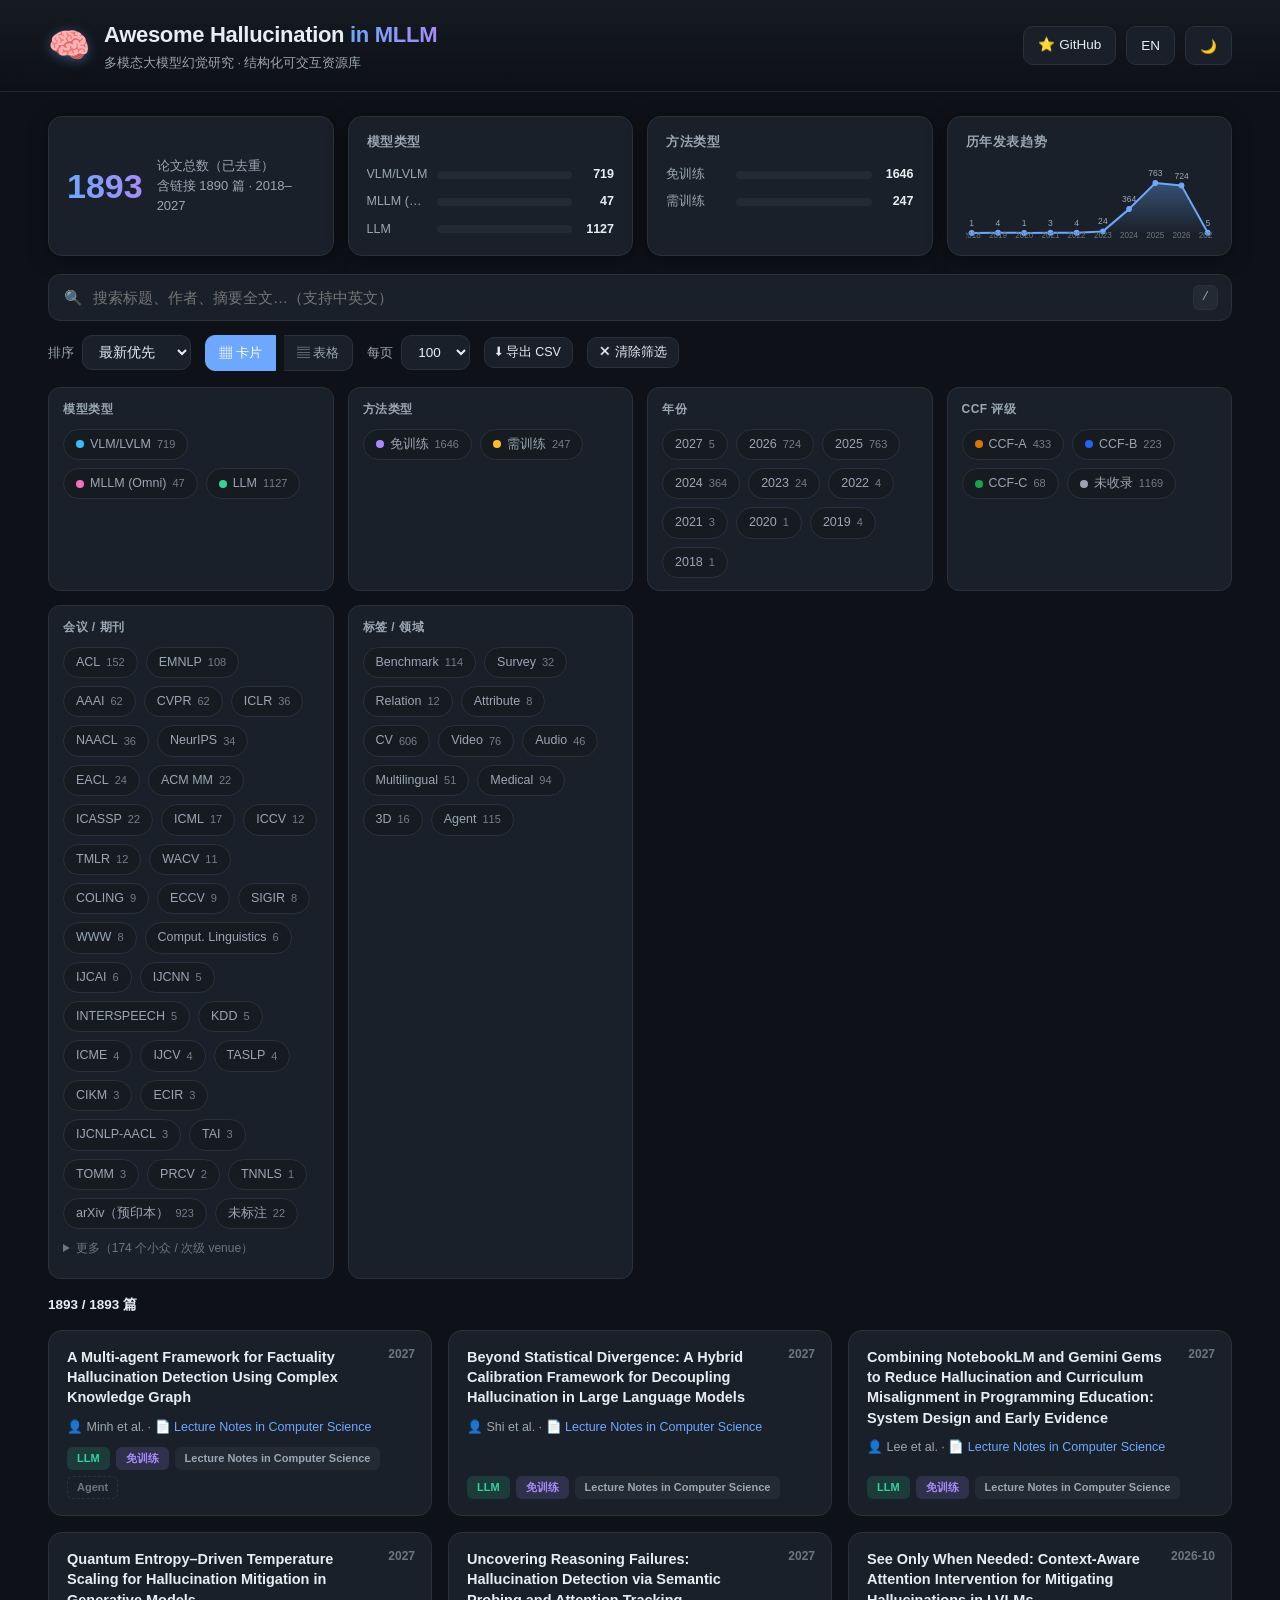
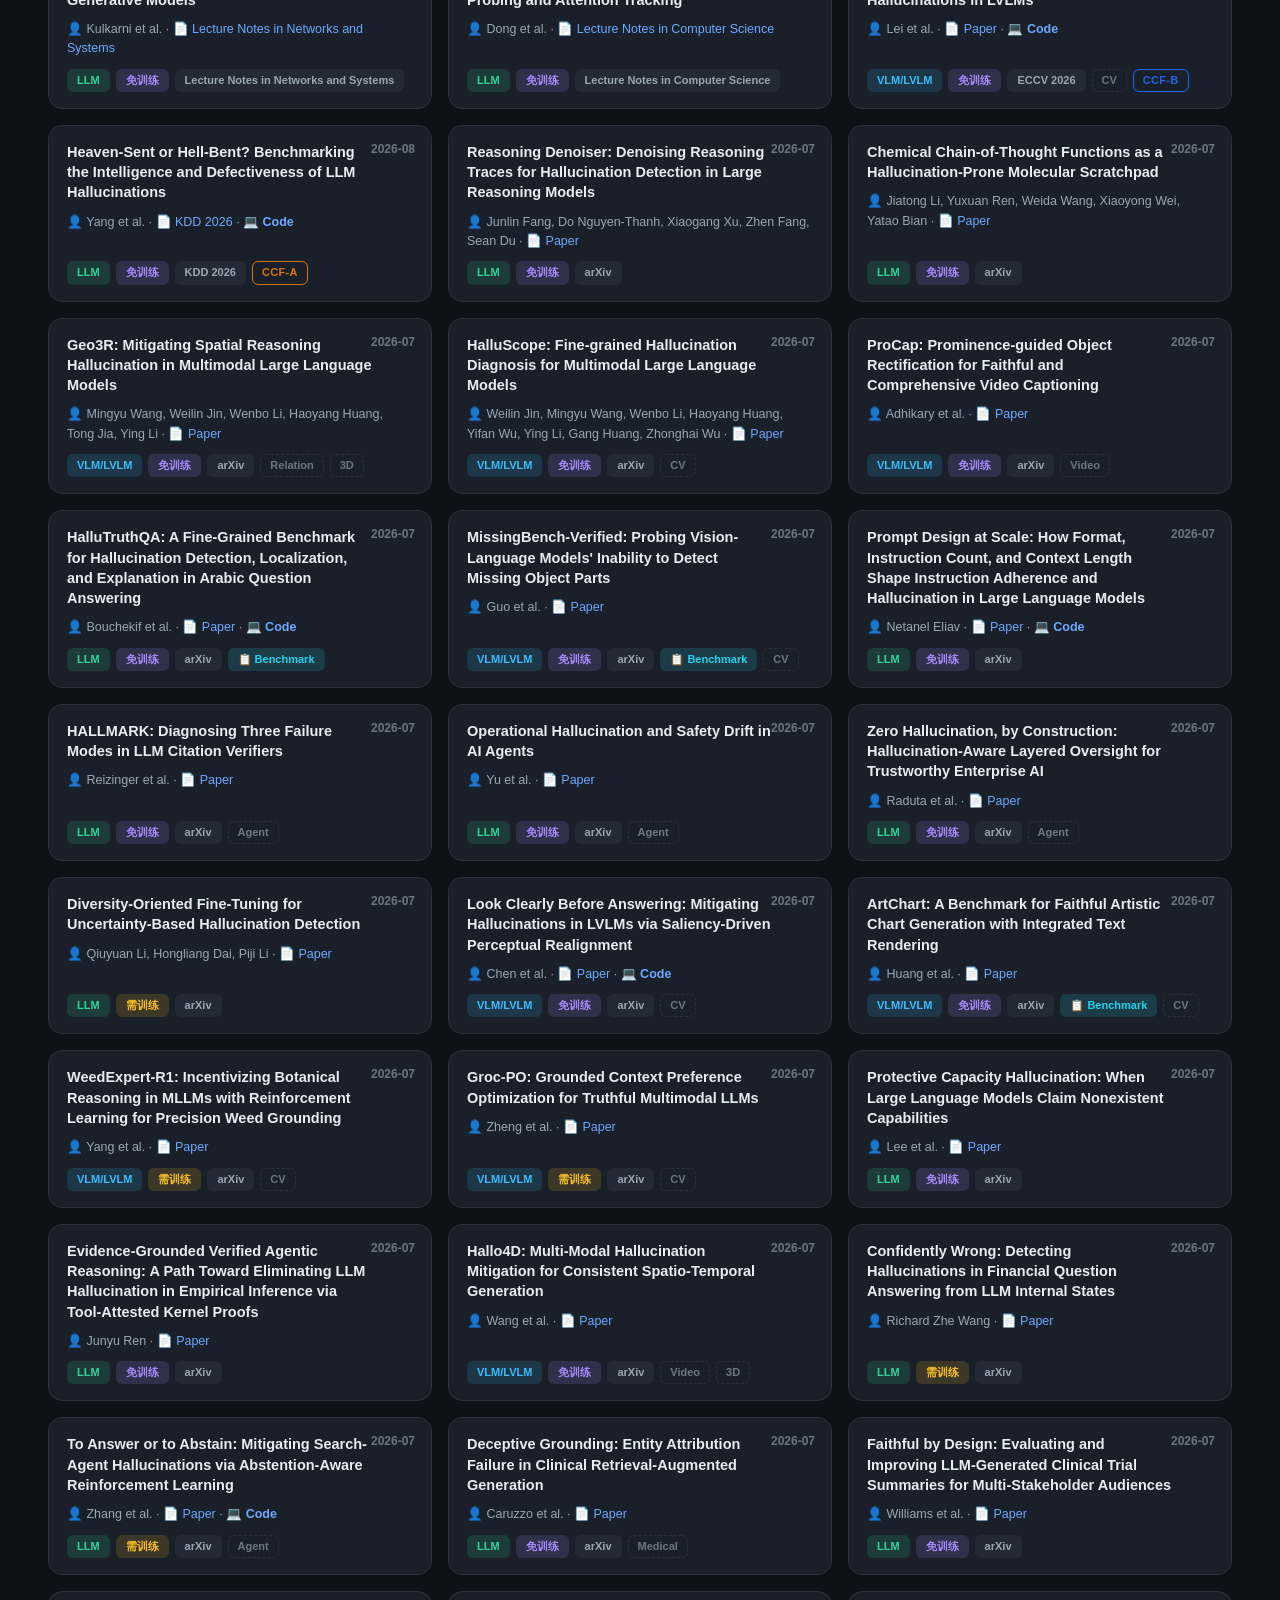
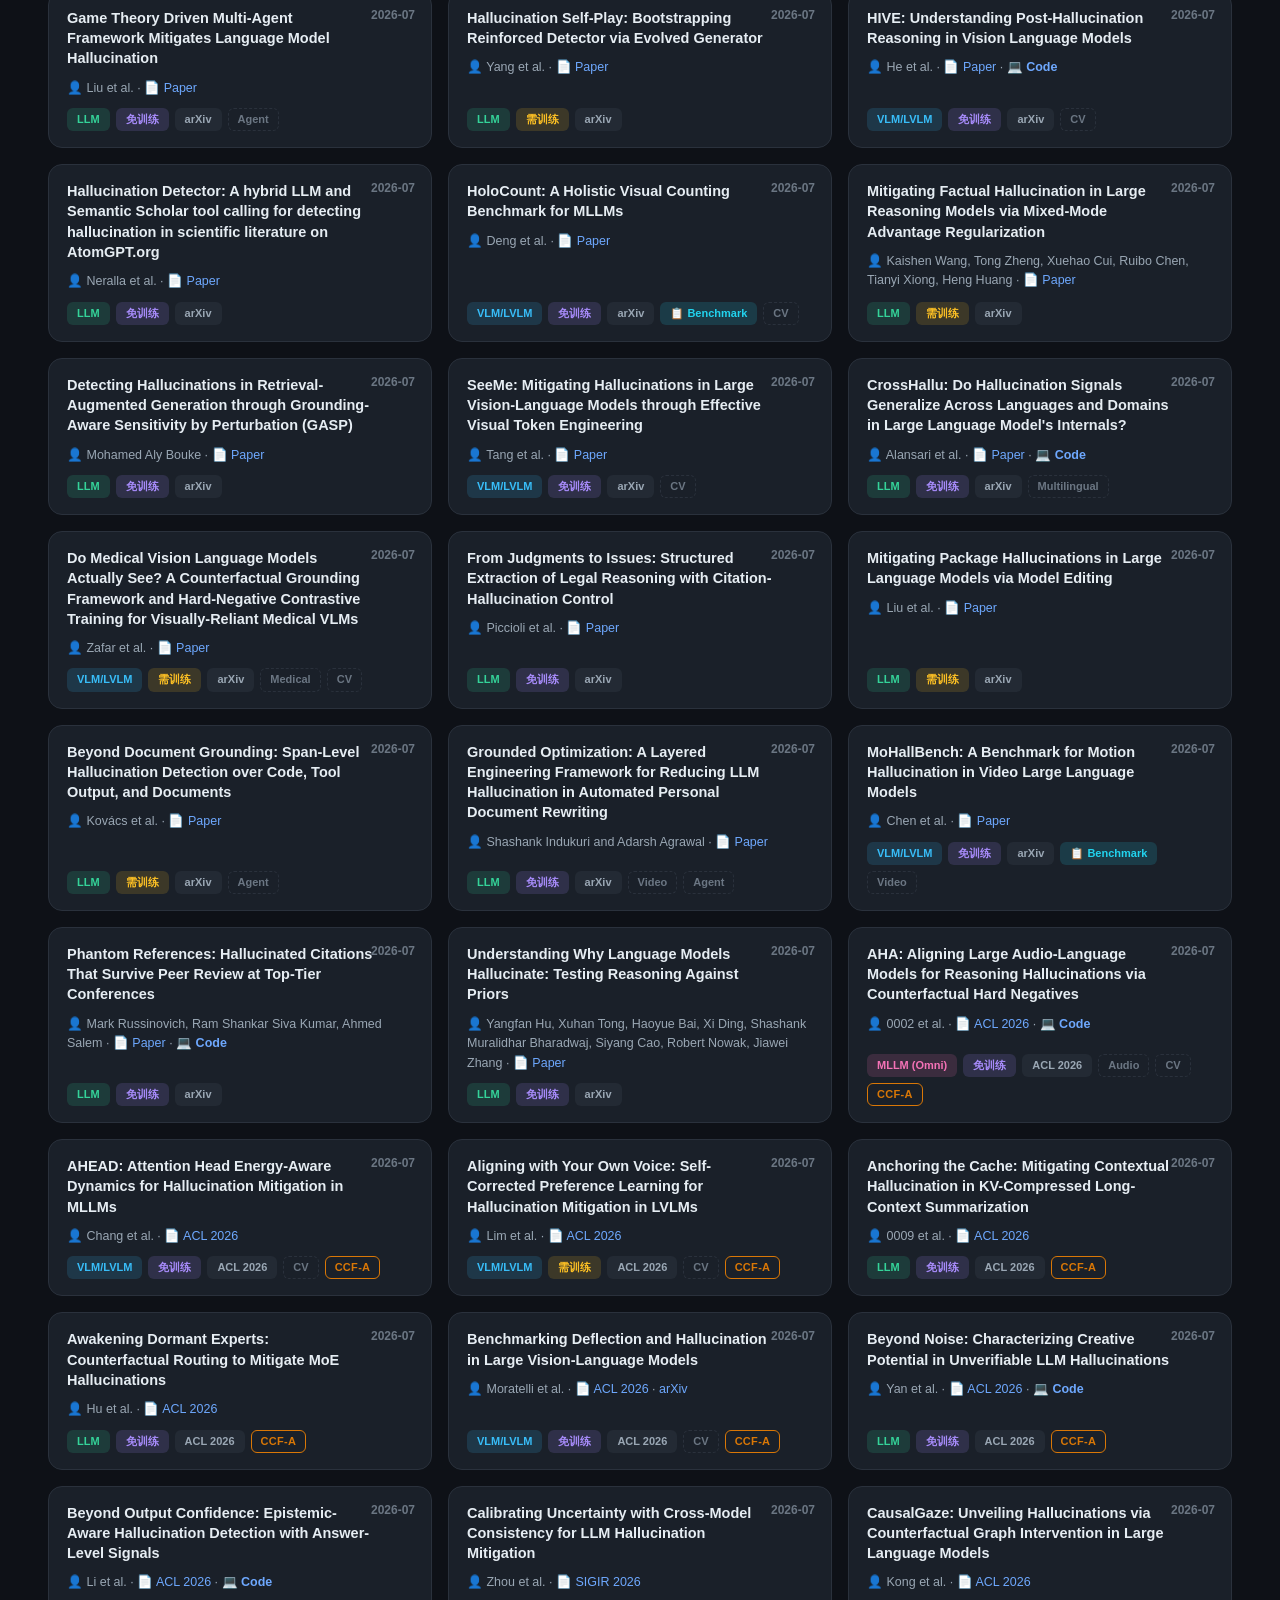
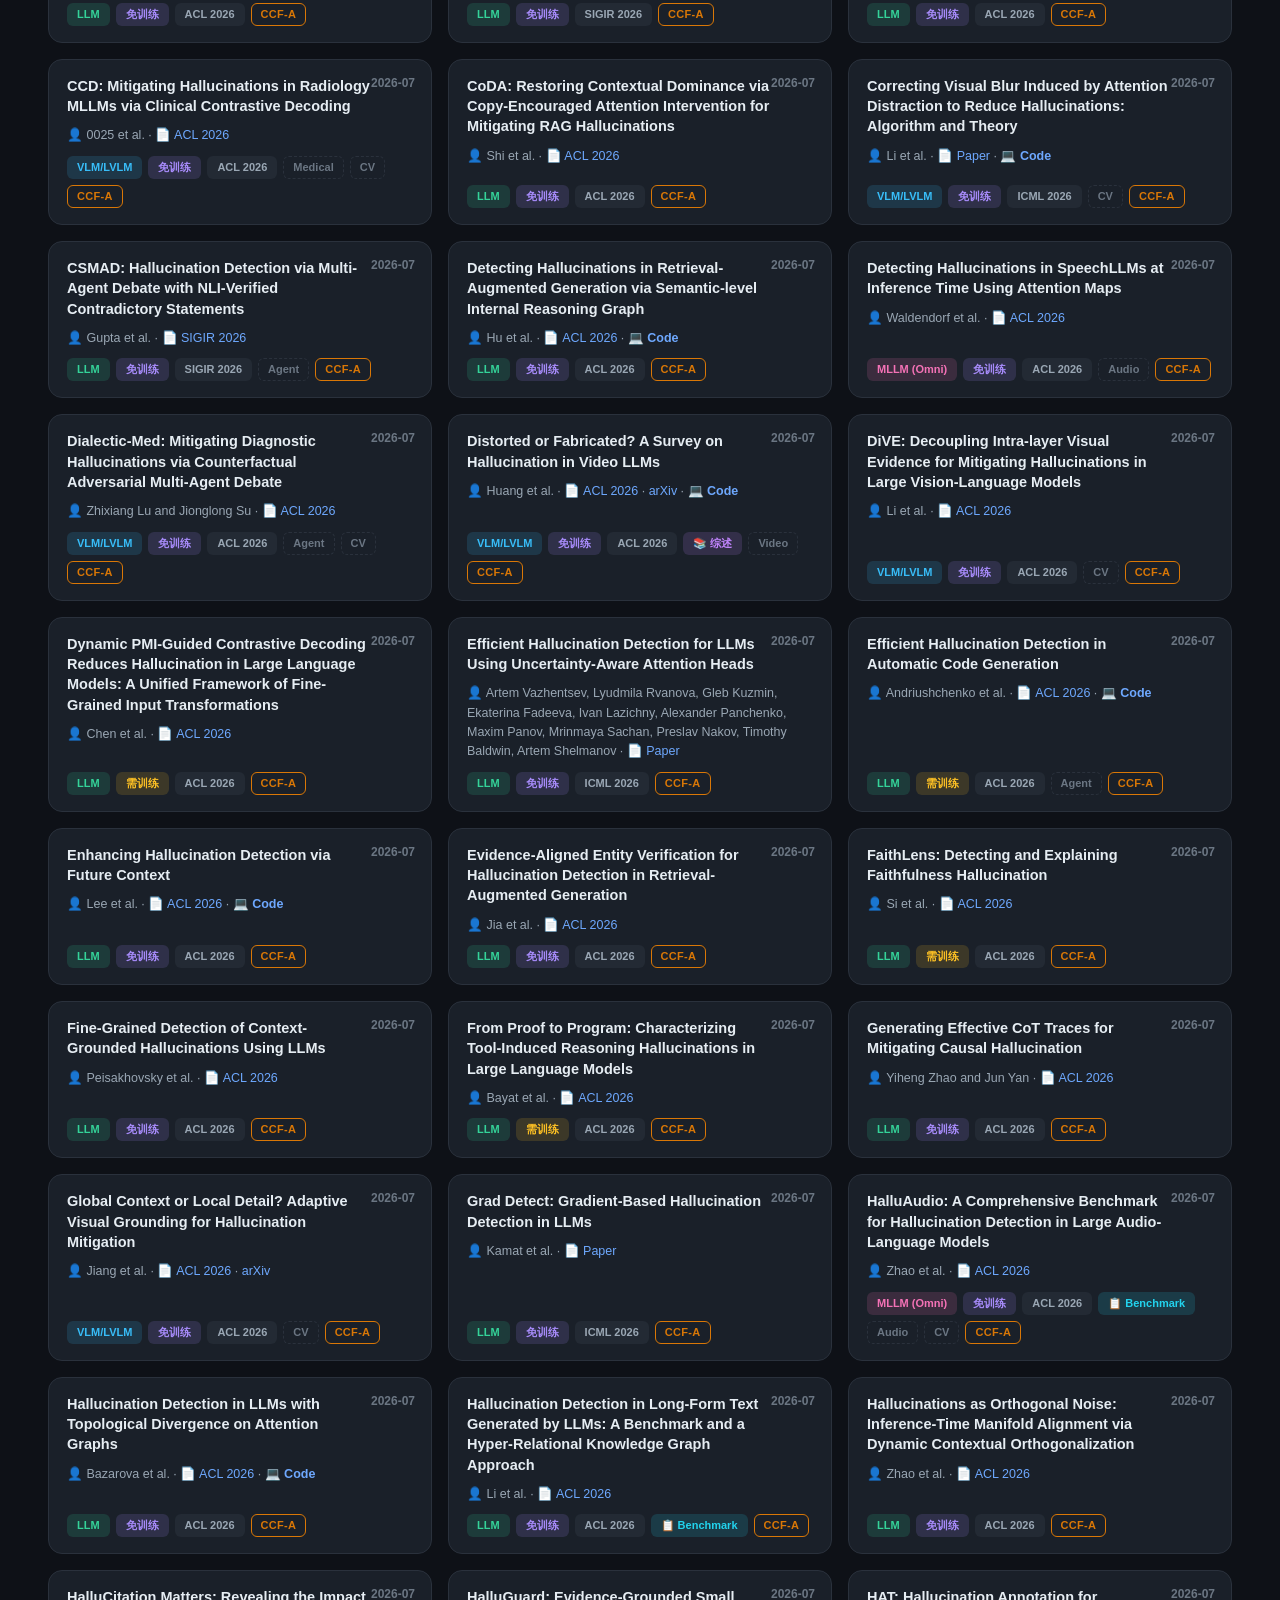
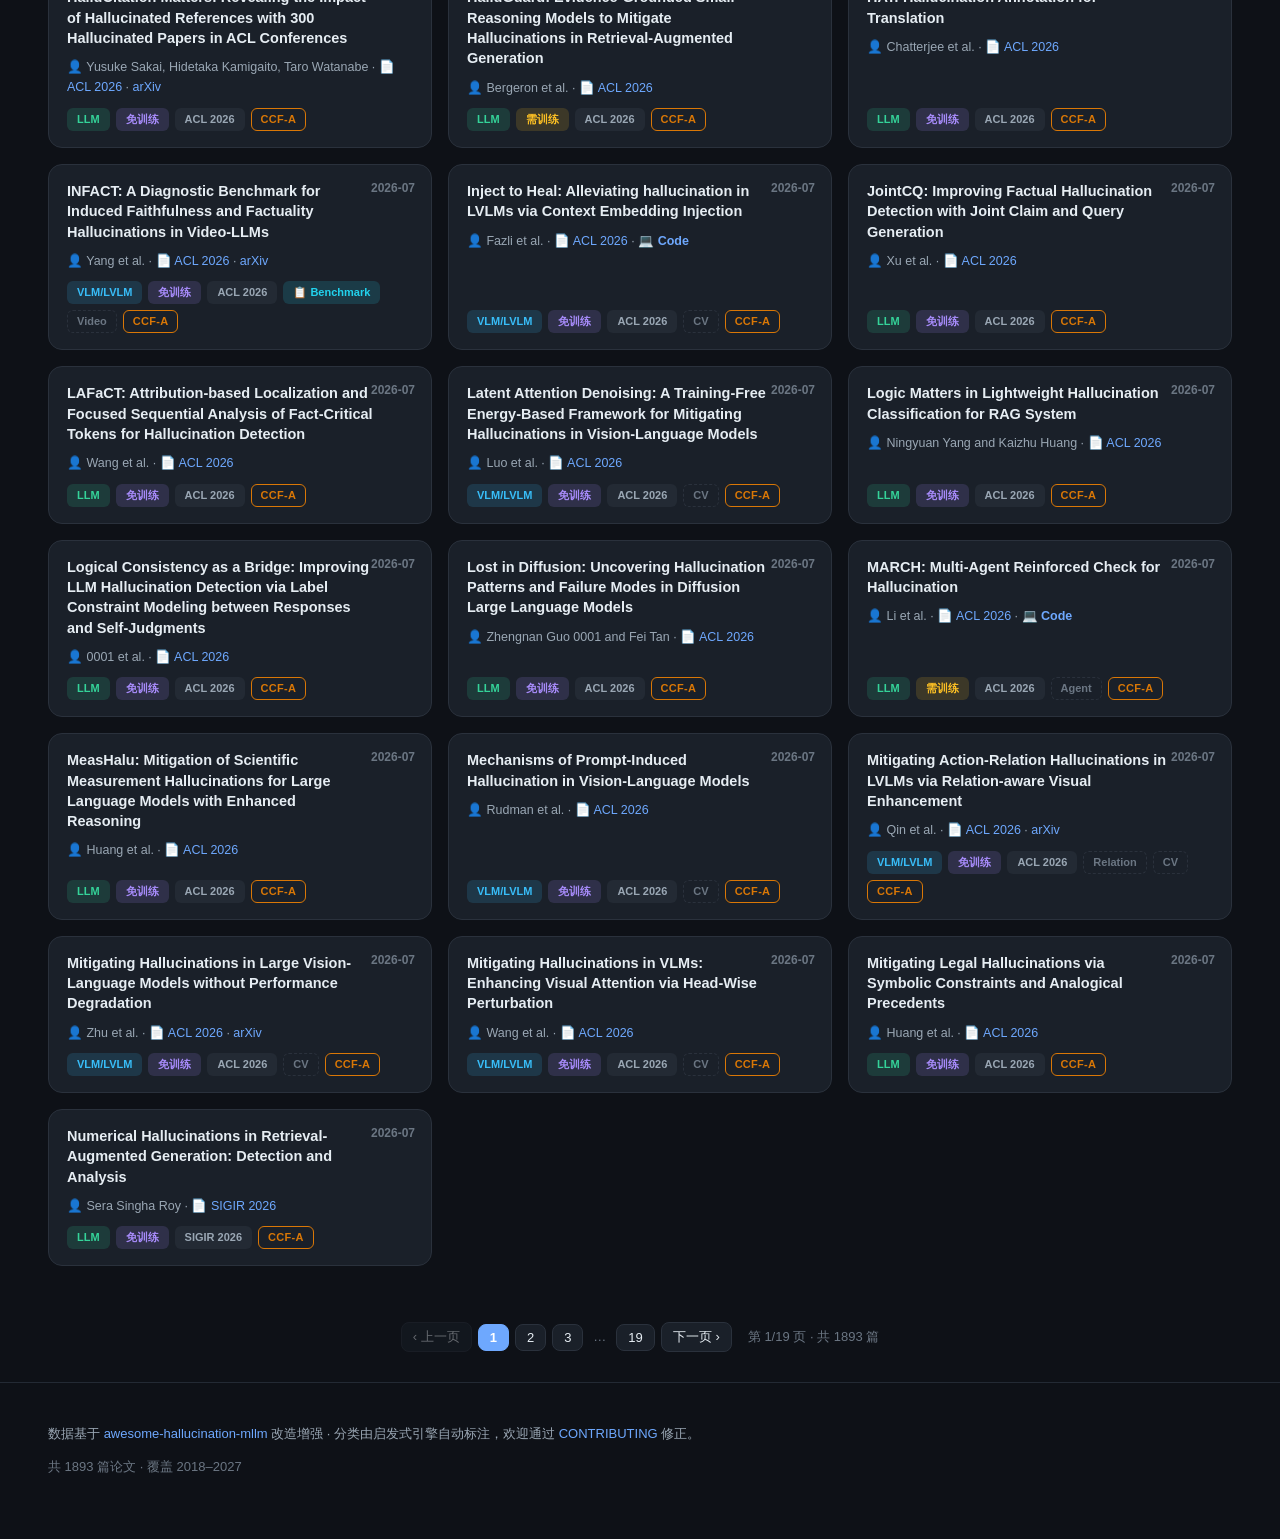
==== docs/index.html @ 4e4d3d69 "init: baseline hallucination library - data/seed.json (1061 raw entries) + manual_entries.yaml (10 c" ====
<!DOCTYPE html>
<html lang="zh-CN" data-theme="dark">
<head>
<meta charset="UTF-8" />
<meta name="viewport" content="width=device-width, initial-scale=1.0" />
<title>Awesome Hallucination in MLLM · 交互式论文库</title>
<meta name="description" content="多模态大模型（MLLM/LVLM/LLM）幻觉研究交互式资源库：多维筛选、关键词搜索、年份排序、统计概览。" />
<link rel="preconnect" href="https://fonts.googleapis.com" />
<link rel="preload" href="papers.lite.json" as="fetch" type="application/json" />
<link rel="stylesheet" href="style.css" />
</head>
<body>
<header class="topbar">
  <div class="brand">
    <span class="logo">🧠</span>
    <div>
      <h1>Awesome Hallucination <span class="accent">in MLLM</span></h1>
      <p class="tagline" data-i18n="tagline">多模态大模型幻觉研究 · 结构化可交互资源库</p>
    </div>
  </div>
  <div class="topbar-actions">
    <a class="ghost-btn" href="https://github.com/GuangtaoLyu/awesome-hallucination-mllm" target="_blank" rel="noopener" data-i18n="github">⭐ GitHub</a>
    <button id="langToggle" class="ghost-btn" title="切换语言 / Switch language">EN</button>
    <button id="themeToggle" class="ghost-btn" title="切换主题">🌙</button>
  </div>
</header>

<!-- ===== Stats overview ===== -->
<section class="stats" id="stats"></section>

<!-- ===== Controls ===== -->
<section class="controls">
  <div class="search-wrap">
    <span class="search-icon">🔍</span>
    <input id="search" type="search" placeholder="搜索标题、作者、摘要全文…（支持中英文）" autocomplete="off" />
    <kbd>/</kbd>
  </div>
  <div class="control-row">
    <div class="sort-wrap">
      <label data-i18n="sortLabel">排序</label>
      <select id="sort">
        <option value="new" data-i18n="sortNew">最新优先</option>
        <option value="old" data-i18n="sortOld">最早优先</option>
        <option value="title" data-i18n="sortTitle">标题 A→Z</option>
      </select>
    </div>
    <div class="view-wrap">
      <button class="seg active" data-view="card" data-i18n="viewCard">▦ 卡片</button>
      <button class="seg" data-view="table" data-i18n="viewTable">▤ 表格</button>
    </div>
    <div class="sort-wrap">
      <label data-i18n="pageSizeLabel">每页</label>
      <select id="pageSize">
        <option value="50">50</option>
        <option value="100" selected>100</option>
        <option value="200">200</option>
        <option value="500">500</option>
      </select>
    </div>
    <button id="exportBtn" class="ghost-btn small" data-i18n="exportCsv">⬇ 导出 CSV</button>
    <button id="resetBtn" class="ghost-btn small" data-i18n="reset">✕ 清除筛选</button>
  </div>

  <div class="facets" id="facets"></div>
</section>

<!-- ===== Results ===== -->
<section class="results-head">
  <span id="resultCount"></span>
  <span id="activeChips" class="active-chips"></span>
</section>

<main id="results" class="results card-view"></main>
<nav id="pager" class="pager" aria-label="分页导航"></nav>

<footer class="footer">
  <p data-i18n="footerDesc" data-i18n-html>数据基于 <a href="https://github.com/GuangtaoLyu/awesome-hallucination-mllm" target="_blank" rel="noopener">awesome-hallucination-mllm</a> 改造增强 · 分类由启发式引擎自动标注，欢迎通过 <a href="../CONTRIBUTING.md" target="_blank">CONTRIBUTING</a> 修正。</p>
  <p class="muted" id="footLine"></p>
</footer>

<script src="app.js"></script>
</body>
</html>
---- docs/style.css ----
:root {
  --bg: #0e1117;
  --bg-soft: #161b22;
  --bg-card: #1a2029;
  --border: #2a313c;
  --border-soft: #232a34;
  --text: #e6edf3;
  --text-dim: #9aa7b4;
  --text-mute: #6b7683;
  --accent: #6ea8fe;
  --accent-2: #a78bfa;
  --radius: 14px;
  --shadow: 0 4px 20px rgba(0,0,0,.35);
  /* dimension colors */
  --c-mllm: #f472b6;
  --c-vlm: #38bdf8;
  --c-llm: #34d399;
  --c-tf: #a78bfa;
  --c-tb: #fbbf24;
  --c-eval: #22d3ee;
  --c-survey: #c084fc;
  --c-obj: #60a5fa;
  --c-attr: #fbbf24;
  --c-rel: #c084fc;
  --c-gen: #94a3b8;
}
[data-theme="light"] {
  --bg: #f6f8fb;
  --bg-soft: #ffffff;
  --bg-card: #ffffff;
  --border: #e3e8ef;
  --border-soft: #eef1f5;
  --text: #1a2029;
  --text-dim: #55606d;
  --text-mute: #8a94a1;
  --accent: #2563eb;
  --accent-2: #7c3aed;
  --c-survey: #9333ea;
  --shadow: 0 4px 18px rgba(30,50,90,.08);
}

* { box-sizing: border-box; }
html { scroll-behavior: smooth; }
body {
  margin: 0;
  font-family: -apple-system, BlinkMacSystemFont, "Segoe UI", "PingFang SC",
    "Microsoft YaHei", Roboto, Helvetica, Arial, sans-serif;
  background: var(--bg);
  color: var(--text);
  line-height: 1.55;
  -webkit-font-smoothing: antialiased;
}
a { color: var(--accent); text-decoration: none; }
a:hover { text-decoration: underline; }

/* ---------- Topbar ---------- */
.topbar {
  display: flex; align-items: center; justify-content: space-between;
  gap: 16px; padding: 18px clamp(16px, 4vw, 48px);
  background: linear-gradient(180deg, var(--bg-soft), transparent);
  border-bottom: 1px solid var(--border-soft);
  position: sticky; top: 0; z-index: 20;
  backdrop-filter: blur(10px);
  background-color: color-mix(in srgb, var(--bg) 82%, transparent);
}
.brand { display: flex; align-items: center; gap: 14px; }
.logo { font-size: 34px; filter: drop-shadow(0 2px 6px rgba(110,168,254,.4)); }
.topbar h1 { font-size: clamp(17px, 2.4vw, 22px); margin: 0; font-weight: 750; letter-spacing: -.3px; }
.topbar .accent { background: linear-gradient(90deg, var(--accent), var(--accent-2));
  -webkit-background-clip: text; background-clip: text; -webkit-text-fill-color: transparent; }
.tagline { margin: 2px 0 0; font-size: 12.5px; color: var(--text-dim); }
.topbar-actions { display: flex; gap: 10px; }
.ghost-btn {
  background: var(--bg-card); color: var(--text); border: 1px solid var(--border);
  padding: 8px 14px; border-radius: 10px; cursor: pointer; font-size: 13.5px;
  transition: .18s; font-weight: 500;
}
.ghost-btn:hover { border-color: var(--accent); color: var(--accent); text-decoration: none; }
.ghost-btn.small { padding: 6px 11px; font-size: 12.5px; }

/* ---------- Stats ---------- */
.stats {
  display: grid; grid-template-columns: repeat(auto-fit, minmax(220px, 1fr));
  gap: 14px; padding: 24px clamp(16px, 4vw, 48px) 6px;
}
.stat-card {
  background: var(--bg-card); border: 1px solid var(--border);
  border-radius: var(--radius); padding: 16px 18px; box-shadow: var(--shadow);
}
.stat-card.kpi { display: flex; align-items: center; gap: 14px; }
.kpi-num { font-size: 34px; font-weight: 800; line-height: 1;
  background: linear-gradient(90deg, var(--accent), var(--accent-2));
  -webkit-background-clip: text; background-clip: text; -webkit-text-fill-color: transparent; }
.kpi-label { font-size: 13px; color: var(--text-dim); }
.stat-card h3 { margin: 0 0 12px; font-size: 12.5px; color: var(--text-dim);
  text-transform: uppercase; letter-spacing: .6px; font-weight: 650; }
.mini-bars { display: flex; flex-direction: column; gap: 8px; }
.mini-row { display: grid; grid-template-columns: 62px 1fr 34px; align-items: center; gap: 8px;
  font-size: 12.5px; }
.mini-row .lbl { color: var(--text-dim); white-space: nowrap; overflow: hidden; text-overflow: ellipsis; }
.mini-track { height: 8px; background: var(--border-soft); border-radius: 6px; overflow: hidden; }
.mini-fill { height: 100%; border-radius: 6px; transition: width .6s cubic-bezier(.4,0,.2,1); }
.mini-row .val { text-align: right; color: var(--text); font-weight: 650; font-variant-numeric: tabular-nums; }

/* trend sparkline */
.trend svg { width: 100%; height: 74px; display: block; }

/* ---------- Controls ---------- */
.controls { padding: 12px clamp(16px, 4vw, 48px) 0; }
.search-wrap { position: relative; display: flex; align-items: center; }
.search-wrap .search-icon { position: absolute; left: 16px; font-size: 15px; opacity: .7; }
.search-wrap input {
  width: 100%; padding: 14px 46px 14px 44px; font-size: 15px;
  background: var(--bg-card); color: var(--text);
  border: 1px solid var(--border); border-radius: 12px; outline: none; transition: .18s;
}
.search-wrap input:focus { border-color: var(--accent); box-shadow: 0 0 0 3px color-mix(in srgb, var(--accent) 22%, transparent); }
.search-wrap kbd {
  position: absolute; right: 14px; background: var(--border-soft); color: var(--text-dim);
  padding: 2px 8px; border-radius: 6px; font-size: 12px; border: 1px solid var(--border);
}
.control-row { display: flex; align-items: center; gap: 14px; flex-wrap: wrap; margin: 14px 0 4px; }
.sort-wrap, .view-wrap { display: flex; align-items: center; gap: 8px; }
.sort-wrap label { font-size: 13px; color: var(--text-dim); }
.sort-wrap select {
  background: var(--bg-card); color: var(--text); border: 1px solid var(--border);
  padding: 8px 12px; border-radius: 10px; font-size: 13.5px; cursor: pointer;
}
.seg { background: var(--bg-card); color: var(--text-dim); border: 1px solid var(--border);
  padding: 8px 13px; cursor: pointer; font-size: 13px; transition: .15s; }
.seg:first-child { border-radius: 10px 0 0 10px; }
.seg:last-child { border-radius: 0 10px 10px 0; border-left: none; }
.seg.active { color: #fff; background: var(--accent); border-color: var(--accent); }
[data-theme="light"] .seg.active { color: #fff; }

/* ---------- Facets ---------- */
.facets { display: grid; grid-template-columns: repeat(auto-fit, minmax(260px, 1fr));
  gap: 14px; margin: 16px 0 8px; }
.facet-group {
  background: var(--bg-card); border: 1px solid var(--border);
  border-radius: 12px; padding: 12px 14px;
}
.facet-group h4 { margin: 0 0 10px; font-size: 12px; color: var(--text-dim);
  text-transform: uppercase; letter-spacing: .5px; }
.chips { display: flex; flex-wrap: wrap; gap: 8px; }
.chip {
  display: inline-flex; align-items: center; gap: 6px;
  background: var(--bg-soft); color: var(--text-dim);
  border: 1px solid var(--border); border-radius: 999px;
  padding: 5px 12px; font-size: 12.5px; cursor: pointer; transition: .15s; user-select: none;
}
.chip:hover { border-color: var(--accent); color: var(--text); }
.chip .cnt { font-size: 11px; opacity: .7; font-variant-numeric: tabular-nums; }
.chip .dot { width: 8px; height: 8px; border-radius: 50%; }
.chip.active { color: #fff; border-color: transparent; font-weight: 600; }
.chip.active .cnt { opacity: .85; }
.facet-more { margin-top: 8px; }
.facet-more summary {
  font-size: 12px; color: var(--text-mute); cursor: pointer; user-select: none;
  padding: 2px 0 8px;
}
.facet-more summary:hover { color: var(--accent); }

/* ---------- Results head ---------- */
.results-head { display: flex; align-items: center; gap: 12px; flex-wrap: wrap;
  padding: 8px clamp(16px, 4vw, 48px); font-size: 13.5px; color: var(--text-dim); }
#resultCount { font-weight: 650; color: var(--text); }
.active-chips { display: flex; gap: 6px; flex-wrap: wrap; }
.active-chips .ac {
  background: color-mix(in srgb, var(--accent) 18%, transparent);
  border: 1px solid color-mix(in srgb, var(--accent) 45%, transparent);
  color: var(--text); padding: 2px 9px; border-radius: 999px; font-size: 12px; cursor: pointer;
}

/* ---------- Results ---------- */
.results { padding: 6px clamp(16px, 4vw, 48px) 40px; }
.card-view { display: grid; grid-template-columns: repeat(auto-fill, minmax(340px, 1fr)); gap: 16px; }
.paper {
  background: var(--bg-card); border: 1px solid var(--border);
  border-radius: var(--radius); padding: 16px 18px; display: flex; flex-direction: column;
  gap: 10px; transition: .18s; position: relative; overflow: hidden;
}
.paper::before { content: ""; position: absolute; left: 0; top: 0; bottom: 0; width: 3px;
  background: linear-gradient(180deg, var(--accent), var(--accent-2)); opacity: 0; transition: .18s; }
.paper:hover { transform: translateY(-3px); border-color: color-mix(in srgb, var(--accent) 50%, var(--border)); box-shadow: var(--shadow); }
.paper:hover::before { opacity: 1; }
.paper .yr { position: absolute; top: 14px; right: 16px; font-size: 12px; color: var(--text-mute);
  font-weight: 700; font-variant-numeric: tabular-nums; }
.paper .p-title { font-size: 14.5px; font-weight: 650; line-height: 1.4; margin: 0; padding-right: 40px; }
.paper .p-title a { color: var(--text); }
.paper .p-title a:hover { color: var(--accent); }
.paper .p-meta { font-size: 12.5px; color: var(--text-dim); }
.code-link { font-weight: 600; }
.p-abs summary { font-size: 12px; color: var(--accent); cursor: pointer; user-select: none; }
.p-abs p { font-size: 12.3px; color: var(--text-dim); margin: 8px 0 0; line-height: 1.6;
  max-height: 220px; overflow-y: auto; padding-right: 4px; }
.p-badges { display: flex; flex-wrap: wrap; gap: 6px; margin-top: auto; }
.badge { font-size: 11px; padding: 2px 9px; border-radius: 6px; font-weight: 600;
  border: 1px solid transparent; }
.b-mllm { color: var(--c-mllm); background: color-mix(in srgb, var(--c-mllm) 15%, transparent); }
.b-vlm  { color: var(--c-vlm);  background: color-mix(in srgb, var(--c-vlm) 15%, transparent); }
.b-llm  { color: var(--c-llm);  background: color-mix(in srgb, var(--c-llm) 15%, transparent); }
.b-tf   { color: var(--c-tf);   background: color-mix(in srgb, var(--c-tf) 15%, transparent); }
.b-tb   { color: var(--c-tb);   background: color-mix(in srgb, var(--c-tb) 15%, transparent); }
.b-eval { color: var(--c-eval); background: color-mix(in srgb, var(--c-eval) 15%, transparent); }
.b-survey { color: var(--c-survey); background: color-mix(in srgb, var(--c-survey) 15%, transparent); }
.b-venue { color: var(--text-dim); background: var(--border-soft); }
a.badge { text-decoration: none; }
a.b-venue:hover { color: var(--accent); }
.b-tag { color: var(--text-mute); background: transparent; border: 1px dashed var(--border); }
.b-ccf { background: transparent; border: 1px solid currentColor; font-weight: 700; letter-spacing: .3px; }
.ccf-mini { font-size: 11px; font-weight: 700; }

/* ---------- Table view ---------- */
.table-view { display: block; overflow-x: auto; }
.table-view table { width: 100%; border-collapse: collapse; font-size: 13px; }
.table-view th, .table-view td { padding: 10px 12px; text-align: left; border-bottom: 1px solid var(--border-soft); vertical-align: top; }
.table-view th { position: sticky; top: 68px; background: var(--bg-soft); color: var(--text-dim);
  font-size: 12px; text-transform: uppercase; letter-spacing: .4px; z-index: 5; }
.table-view tr:hover td { background: var(--bg-soft); }
.table-view .t-title { font-weight: 600; max-width: 420px; }

/* ---------- Pager ---------- */
.pager { display: flex; align-items: center; gap: 6px; flex-wrap: wrap; justify-content: center;
  padding: 16px clamp(16px, 4vw, 48px) 30px; font-size: 13px; }
.pager .pg { background: var(--bg-card); border: 1px solid var(--border); color: var(--text);
  padding: 5px 11px; border-radius: 8px; cursor: pointer; font-size: 13px; transition: .15s; }
.pager .pg:hover:not(.disabled):not(.active) { border-color: var(--accent); color: var(--accent); }
.pager .pg.active { background: var(--accent); color: #fff; border-color: var(--accent); font-weight: 600; }
.pager .pg.disabled { opacity: .4; cursor: not-allowed; }
.pager .pg-ellipsis { color: var(--text-mute); padding: 0 4px; user-select: none; }
.pager .pg-info { margin-left: 10px; color: var(--text-mute); font-variant-numeric: tabular-nums; white-space: nowrap; }

.empty { text-align: center; padding: 60px 20px; color: var(--text-mute); }
.empty .big { font-size: 44px; margin-bottom: 10px; }

/* ---------- Footer ---------- */
.footer { padding: 28px clamp(16px, 4vw, 48px) 48px; border-top: 1px solid var(--border-soft);
  color: var(--text-dim); font-size: 13px; }
.footer .muted { color: var(--text-mute); }

@media (max-width: 640px) {
  .card-view { grid-template-columns: 1fr; }
  .search-wrap kbd { display: none; }
  .tagline { display: none; }
}
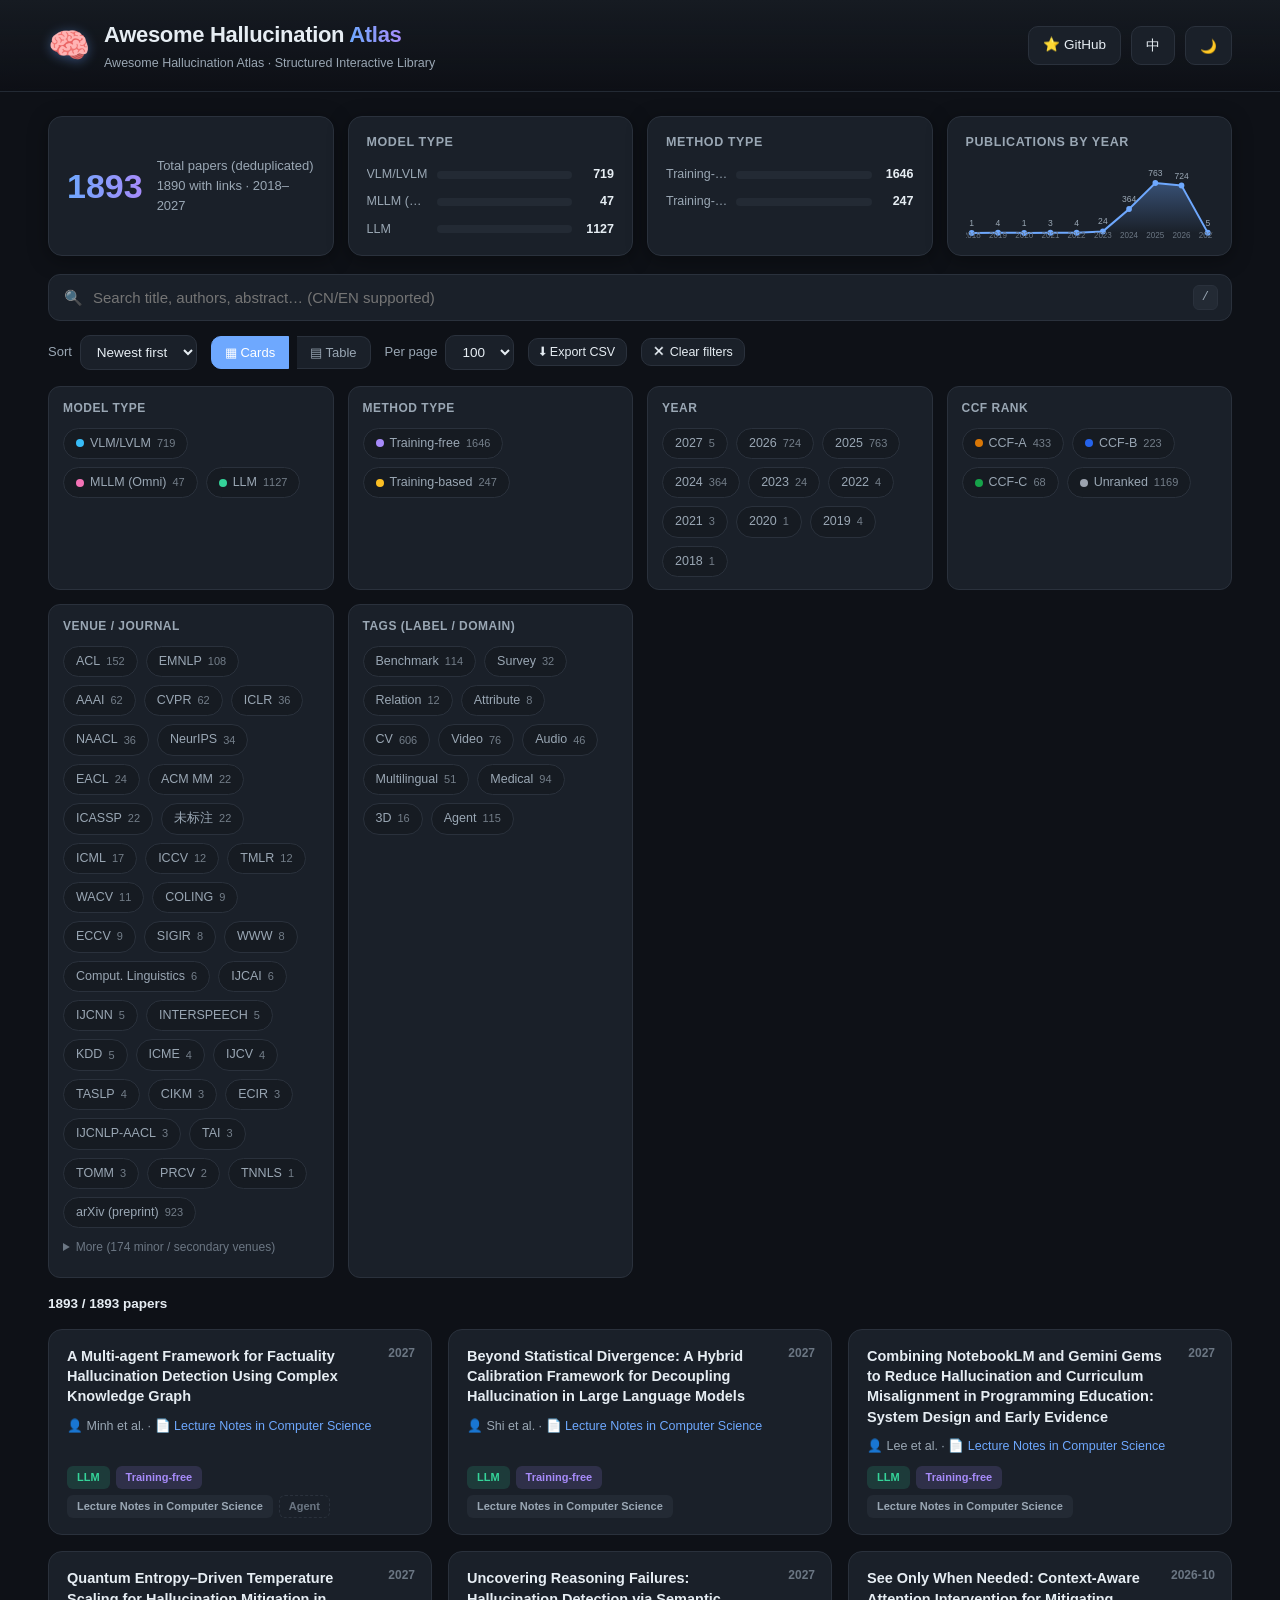
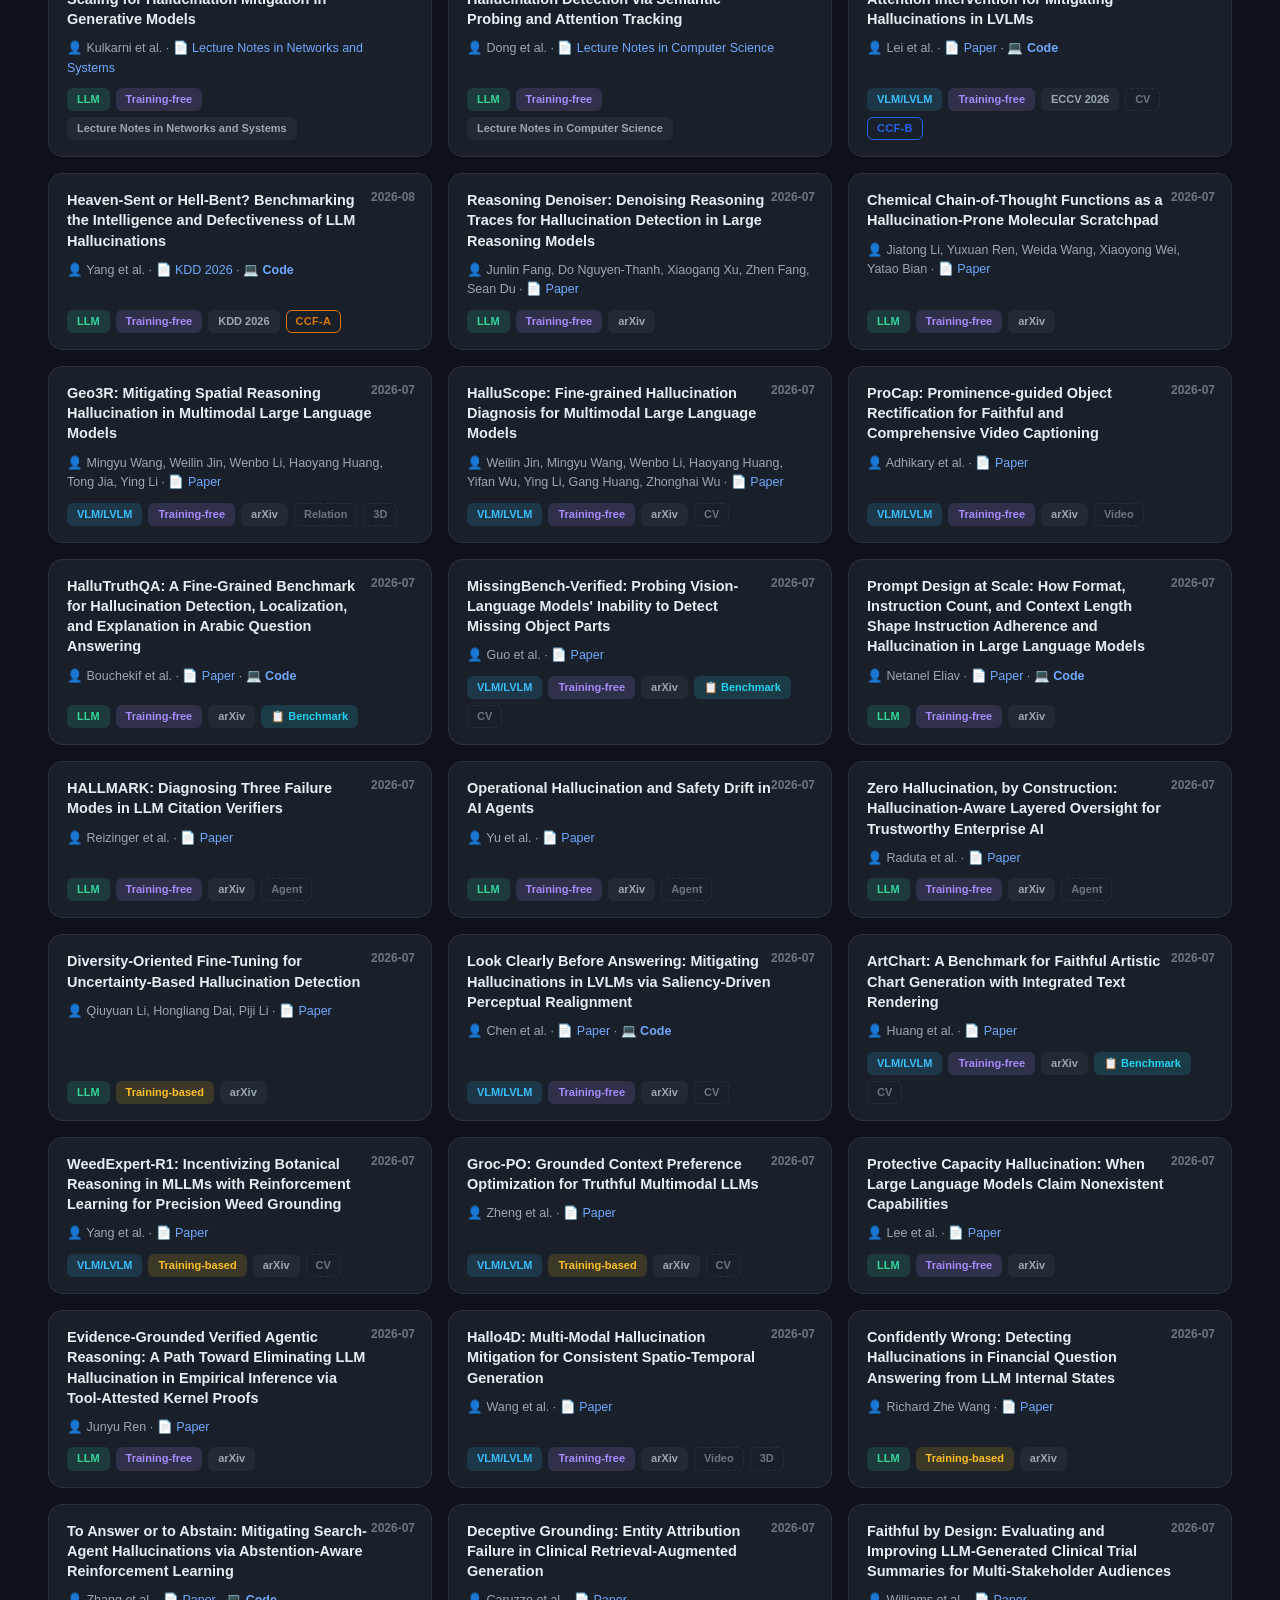
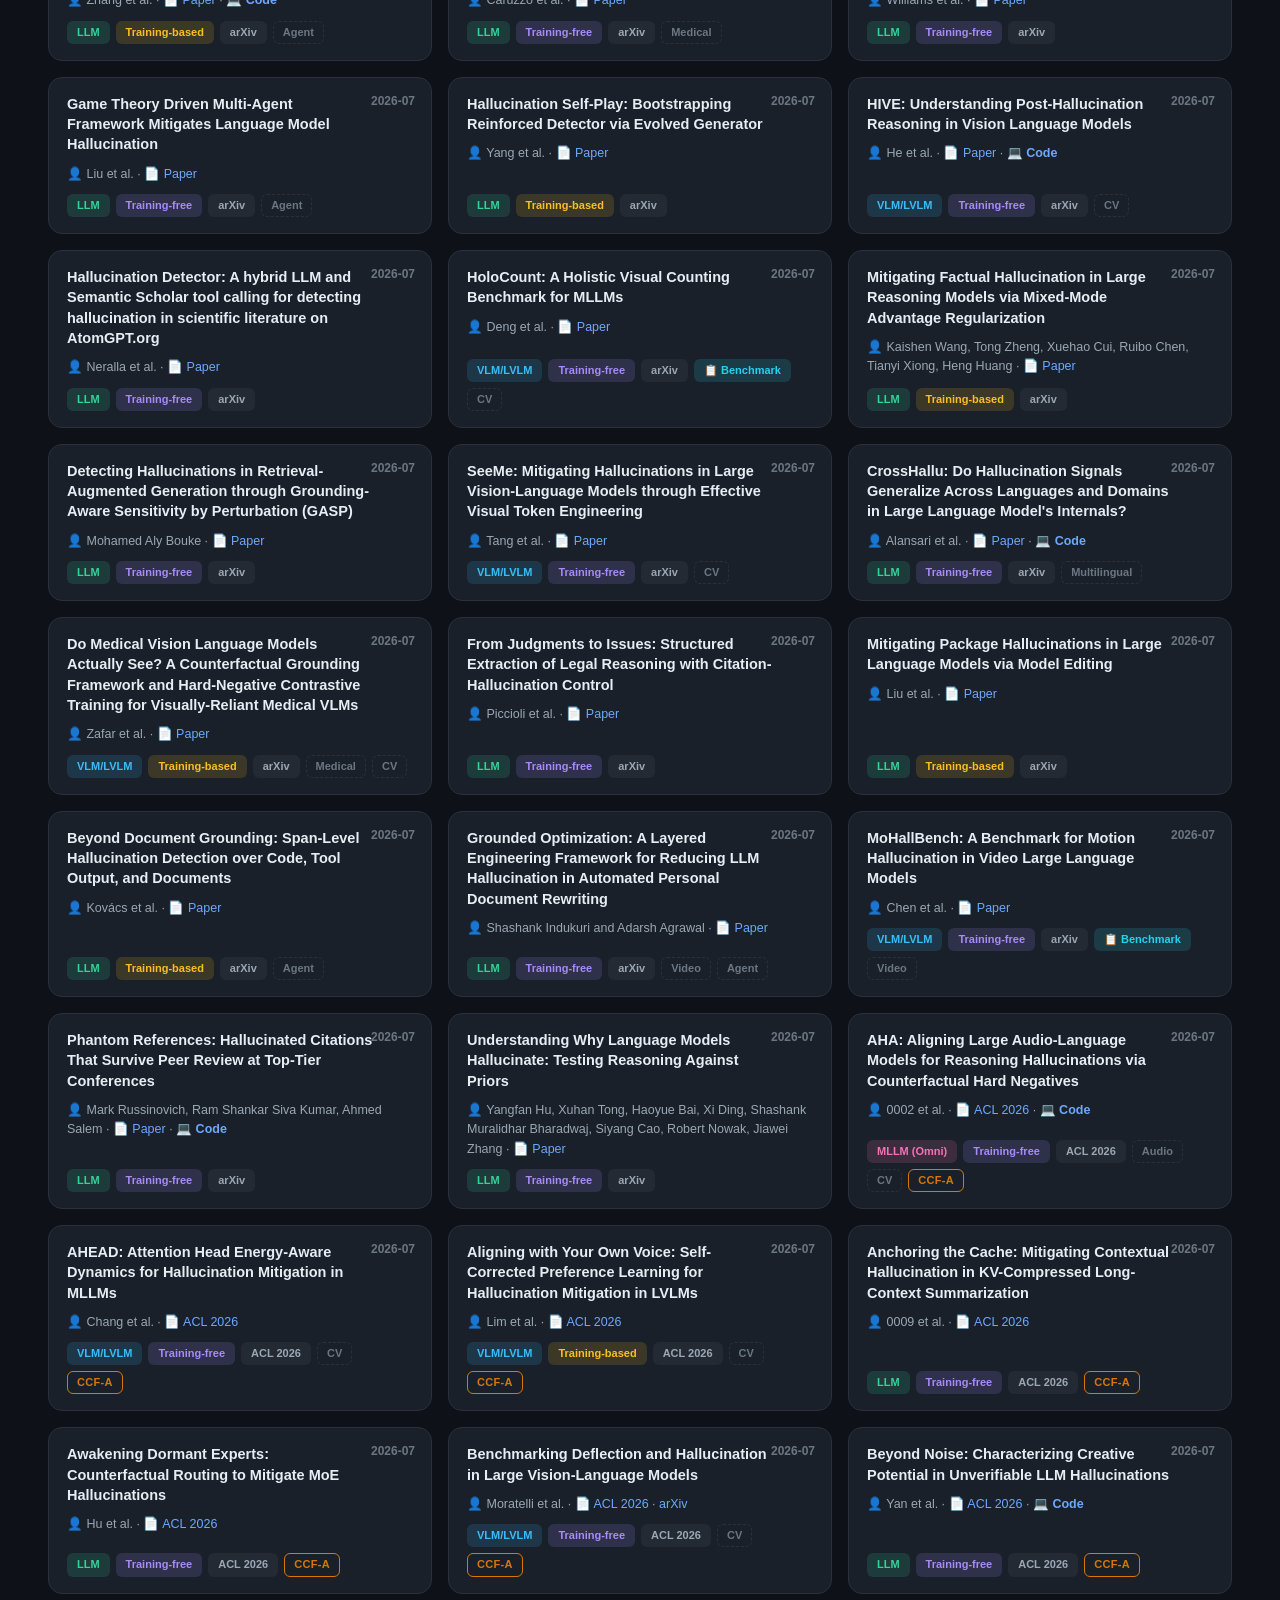
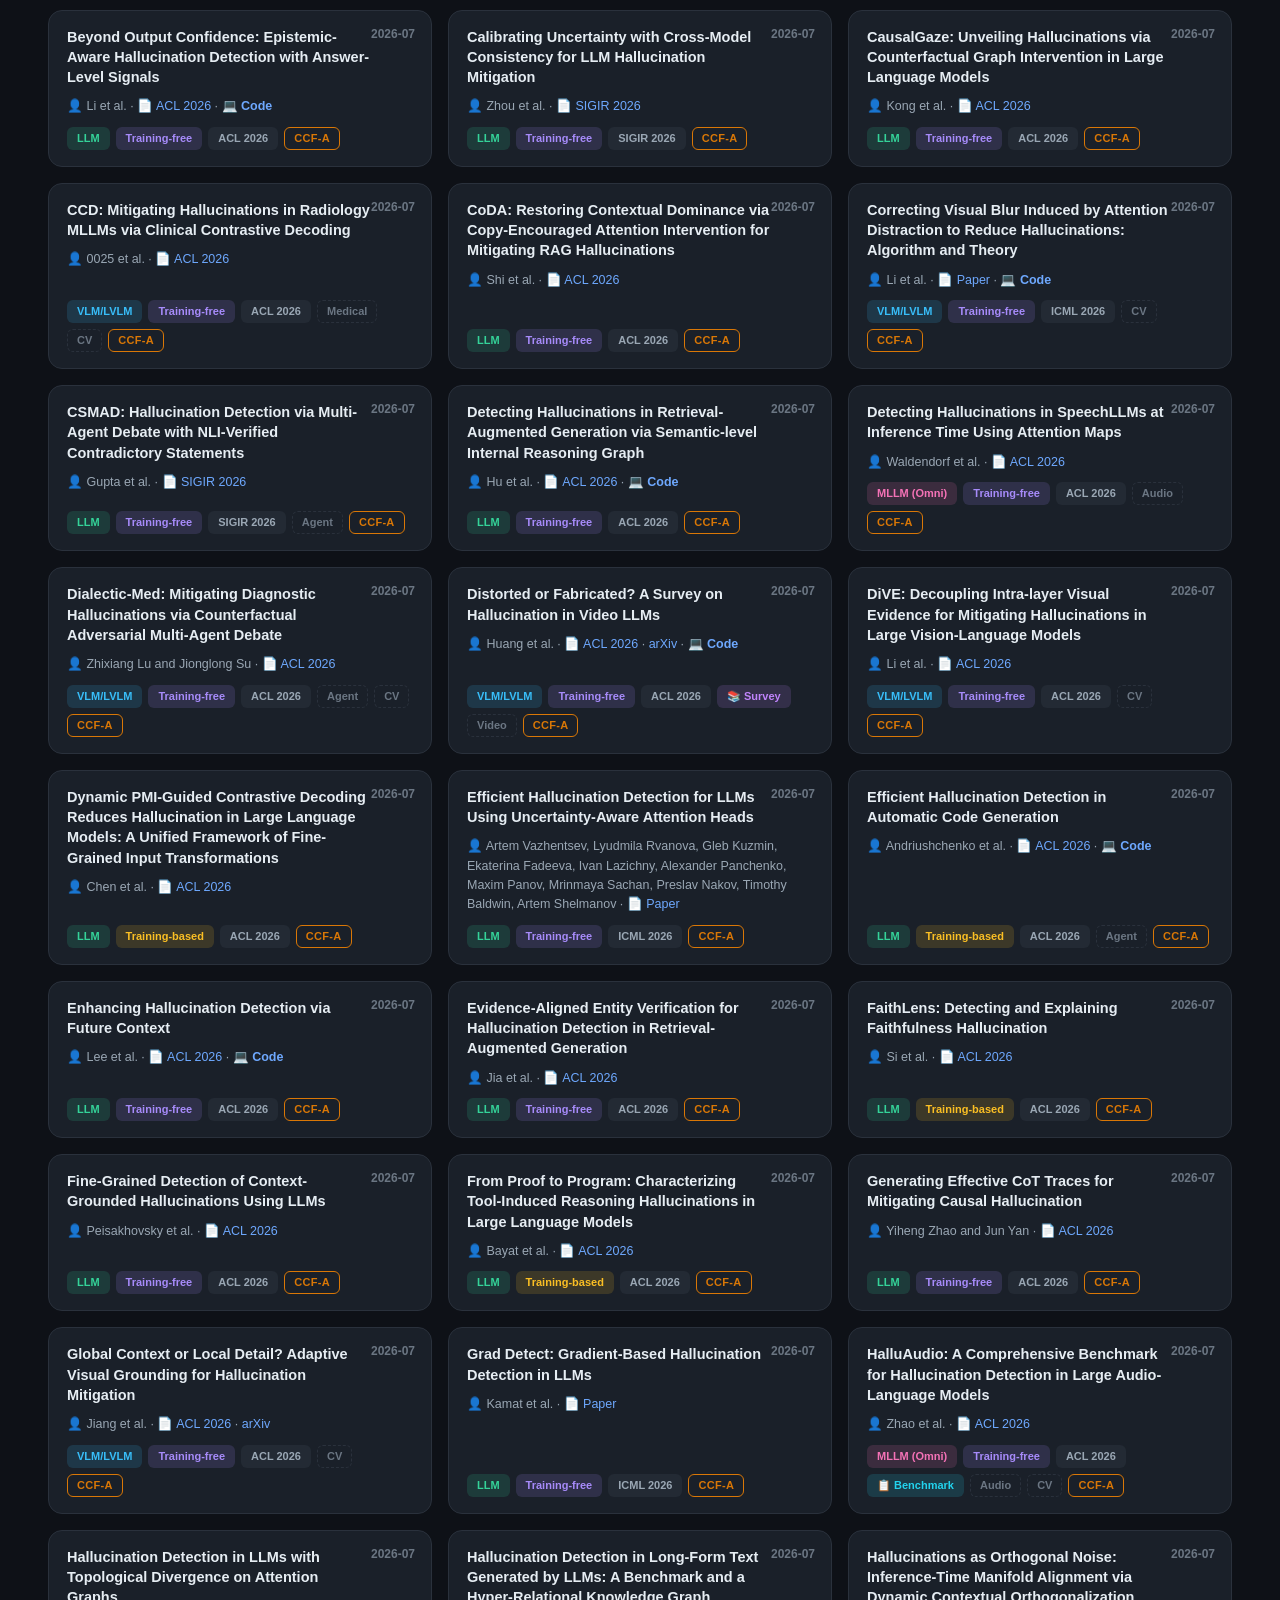
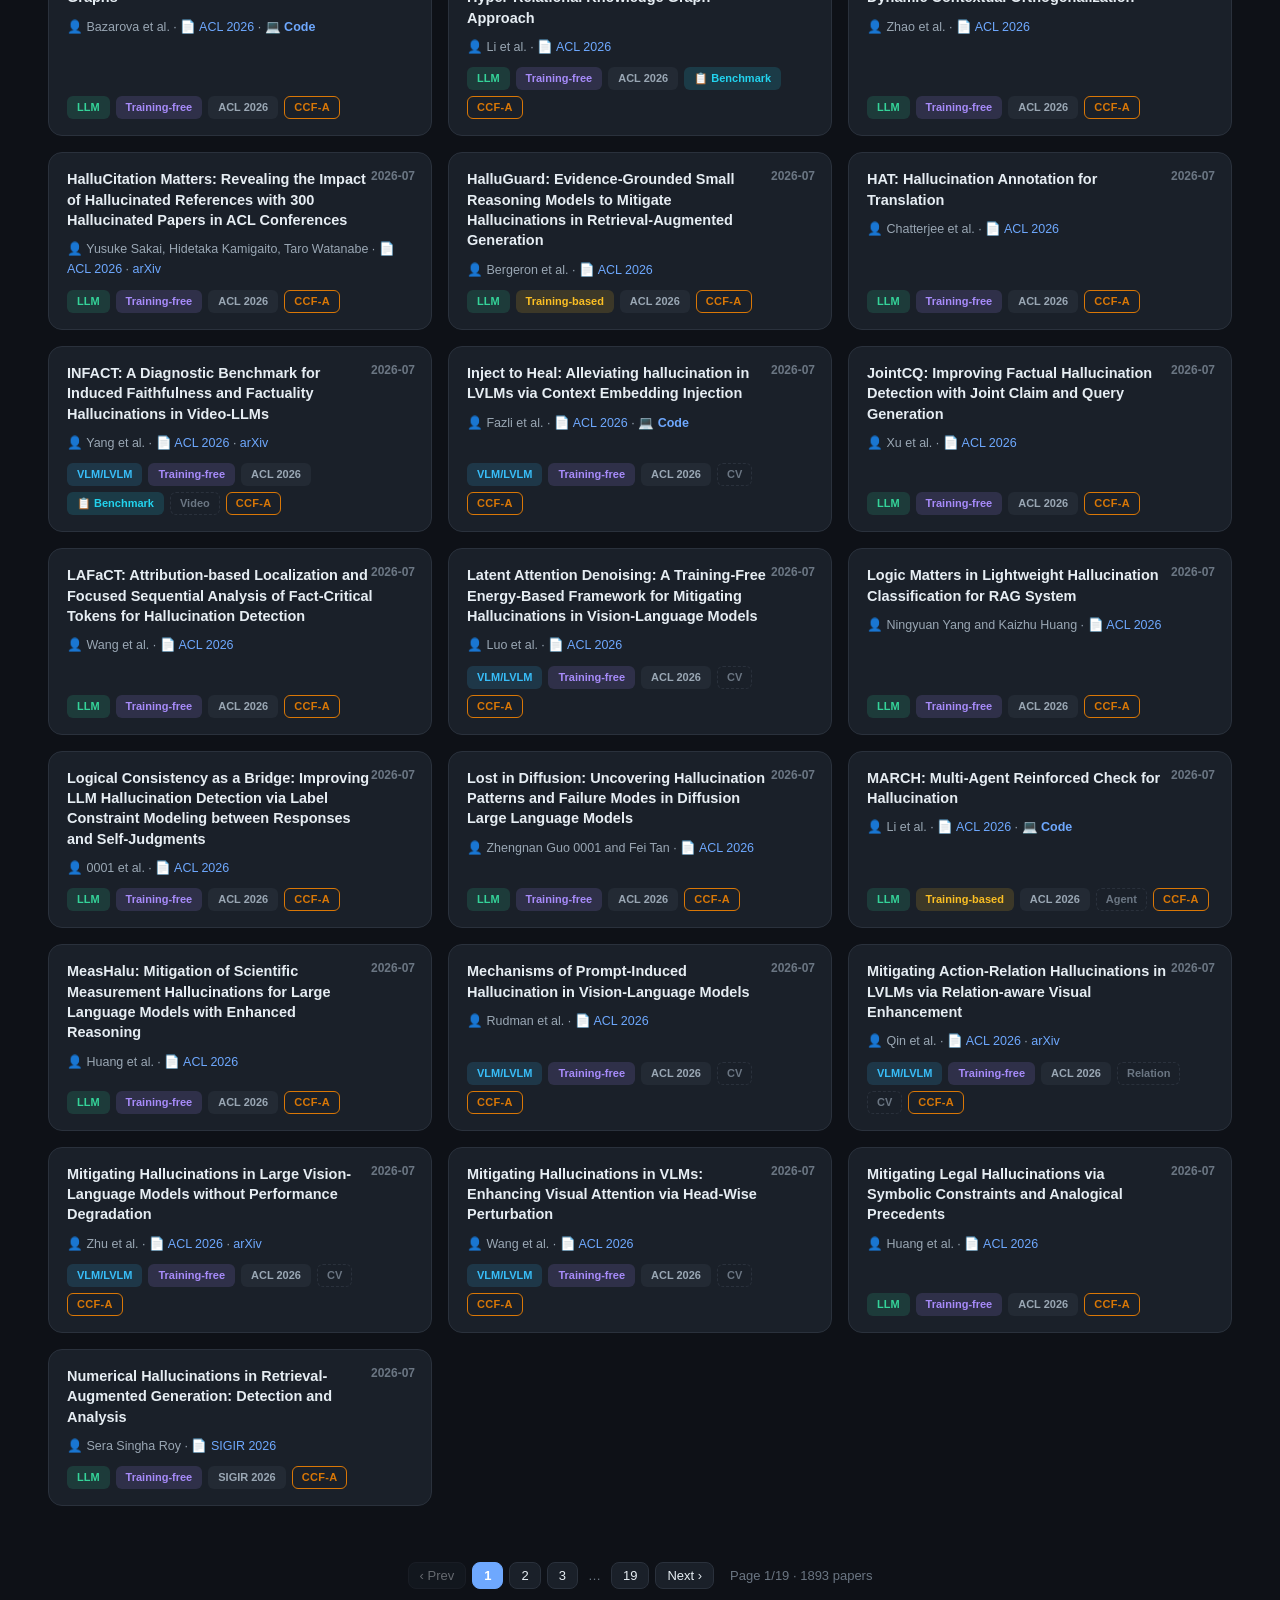
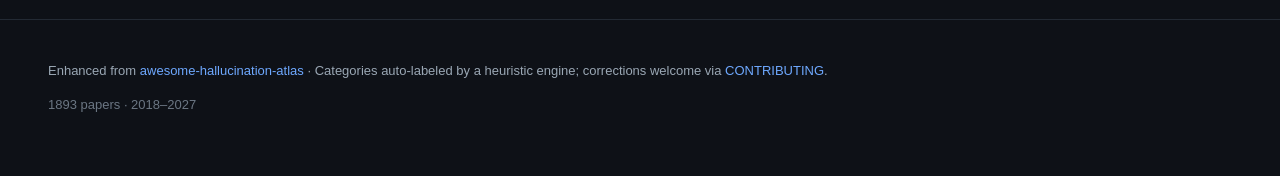
==== commit 8765f3bd: "feat(repo): rename to awesome-hallucination-atlas with bilingual README split, GitHub templates & CI" ====
--- a/docs/index.html
+++ b/docs/index.html
@@ -3,8 +3,8 @@
 <head>
 <meta charset="UTF-8" />
 <meta name="viewport" content="width=device-width, initial-scale=1.0" />
-<title>Awesome Hallucination in MLLM · 交互式论文库</title>
-<meta name="description" content="多模态大模型（MLLM/LVLM/LLM）幻觉研究交互式资源库：多维筛选、关键词搜索、年份排序、统计概览。" />
+<title>Awesome Hallucination Atlas · Interactive Paper Atlas</title>
+<meta name="description" content="Awesome Hallucination Atlas — a structured, interactive atlas of hallucination research across LLM / VLM / MLLM: multi-dimensional filtering, full-text search, and year sorting." />
 <link rel="preconnect" href="https://fonts.googleapis.com" />
 <link rel="preload" href="papers.lite.json" as="fetch" type="application/json" />
 <link rel="stylesheet" href="style.css" />
@@ -14,12 +14,12 @@
   <div class="brand">
     <span class="logo">🧠</span>
     <div>
-      <h1>Awesome Hallucination <span class="accent">in MLLM</span></h1>
-      <p class="tagline" data-i18n="tagline">多模态大模型幻觉研究 · 结构化可交互资源库</p>
+      <h1>Awesome Hallucination <span class="accent">Atlas</span></h1>
+      <p class="tagline" data-i18n="tagline">多模态大模型幻觉研究图谱 · 结构化可交互资源库</p>
     </div>
   </div>
   <div class="topbar-actions">
-    <a class="ghost-btn" href="https://github.com/GuangtaoLyu/awesome-hallucination-mllm" target="_blank" rel="noopener" data-i18n="github">⭐ GitHub</a>
+    <a class="ghost-btn" href="https://github.com/GuangtaoLyu/awesome-hallucination-atlas" target="_blank" rel="noopener" data-i18n="github">⭐ GitHub</a>
     <button id="langToggle" class="ghost-btn" title="切换语言 / Switch language">EN</button>
     <button id="themeToggle" class="ghost-btn" title="切换主题">🌙</button>
   </div>
@@ -74,7 +74,7 @@
 <nav id="pager" class="pager" aria-label="分页导航"></nav>
 
 <footer class="footer">
-  <p data-i18n="footerDesc" data-i18n-html>数据基于 <a href="https://github.com/GuangtaoLyu/awesome-hallucination-mllm" target="_blank" rel="noopener">awesome-hallucination-mllm</a> 改造增强 · 分类由启发式引擎自动标注，欢迎通过 <a href="../CONTRIBUTING.md" target="_blank">CONTRIBUTING</a> 修正。</p>
+  <p data-i18n="footerDesc" data-i18n-html>数据基于 <a href="https://github.com/GuangtaoLyu/awesome-hallucination-atlas" target="_blank" rel="noopener">awesome-hallucination-atlas</a> 改造增强 · 分类由启发式引擎自动标注，欢迎通过 <a href="../CONTRIBUTING.md" target="_blank">CONTRIBUTING</a> 修正。</p>
   <p class="muted" id="footLine"></p>
 </footer>
 
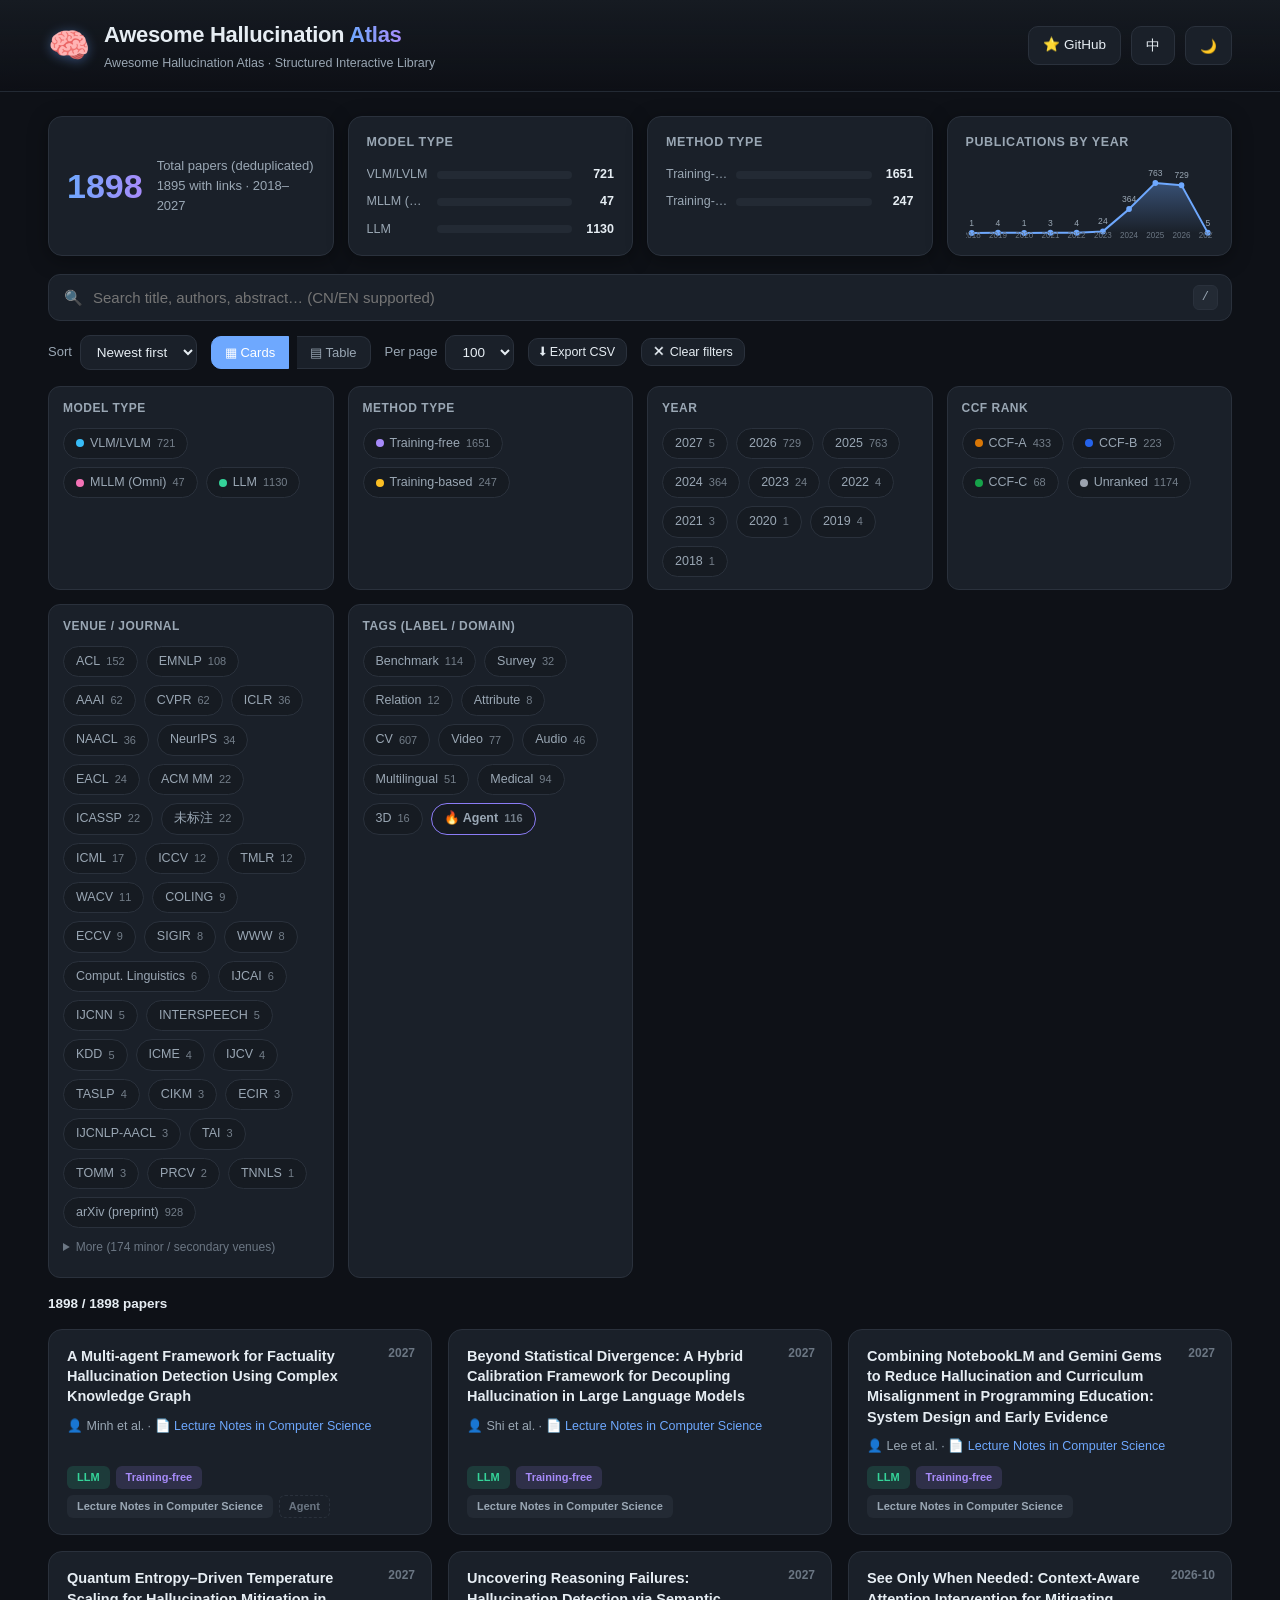
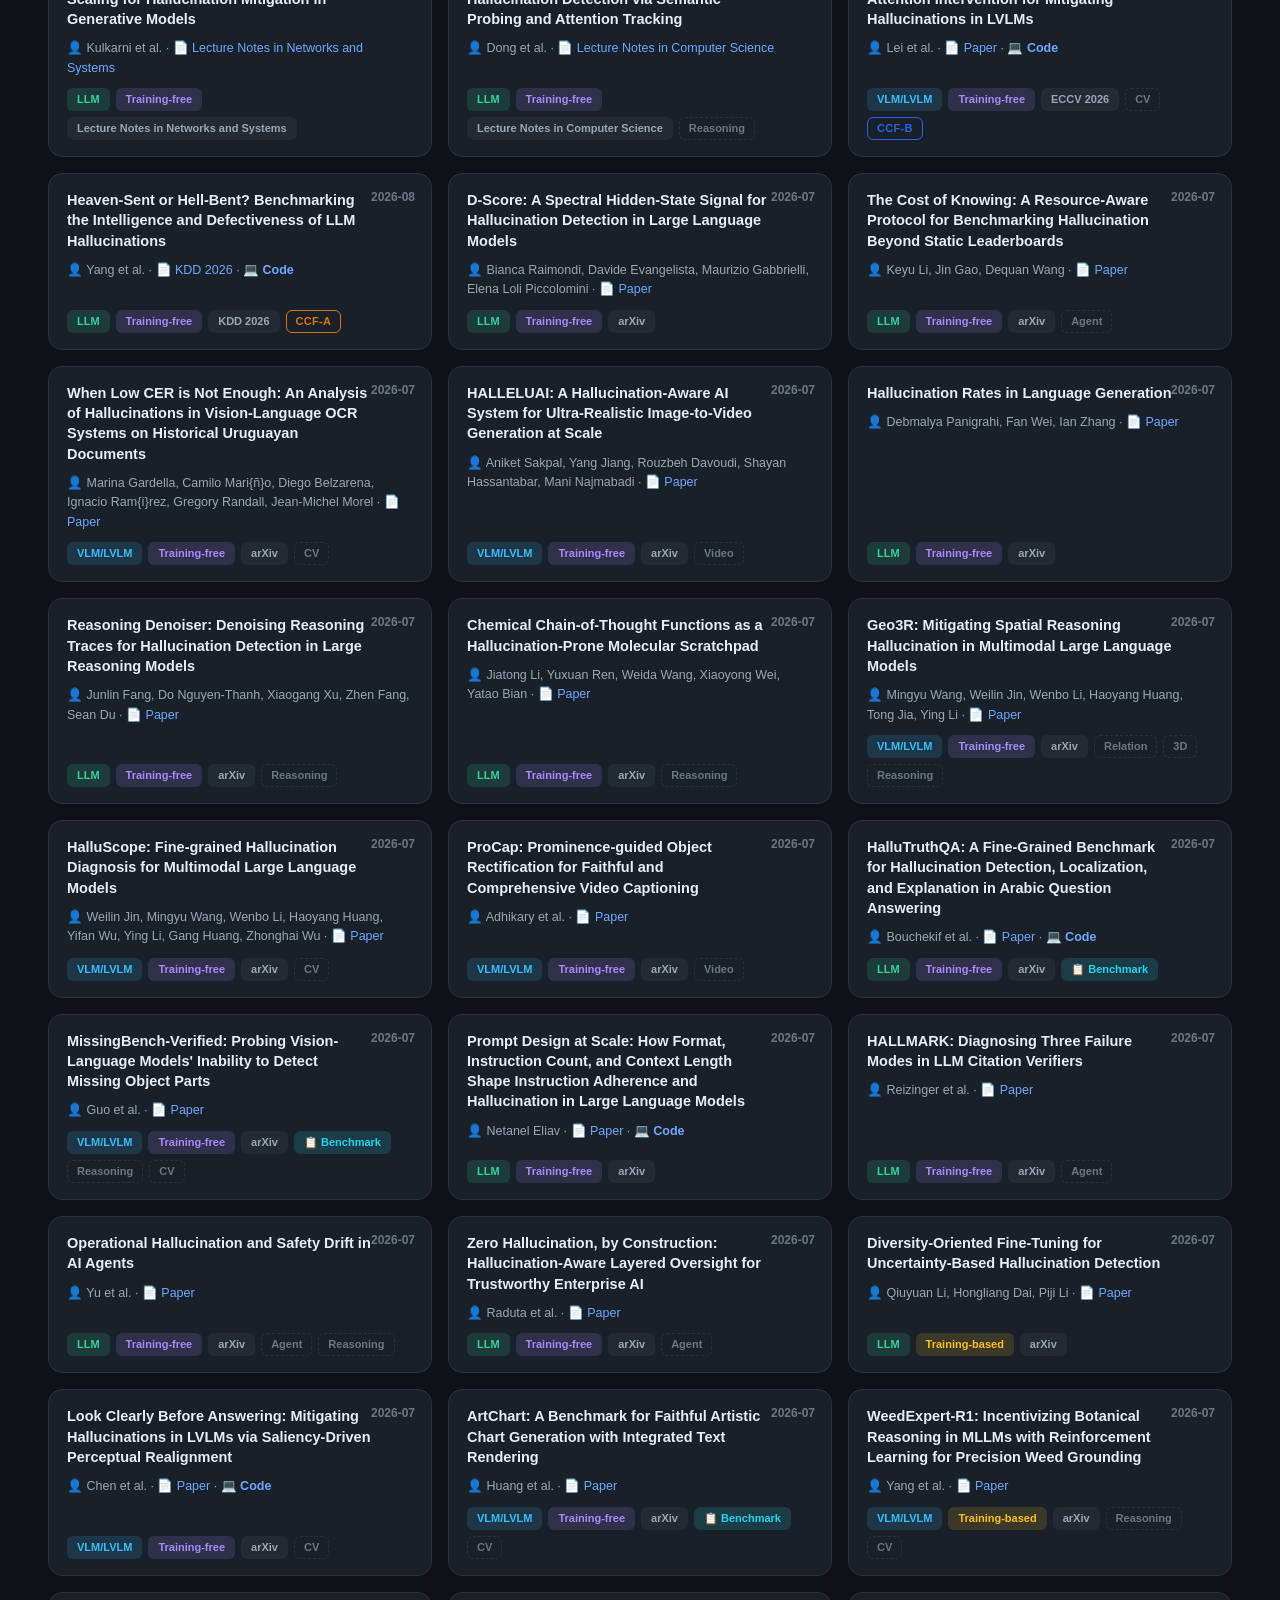
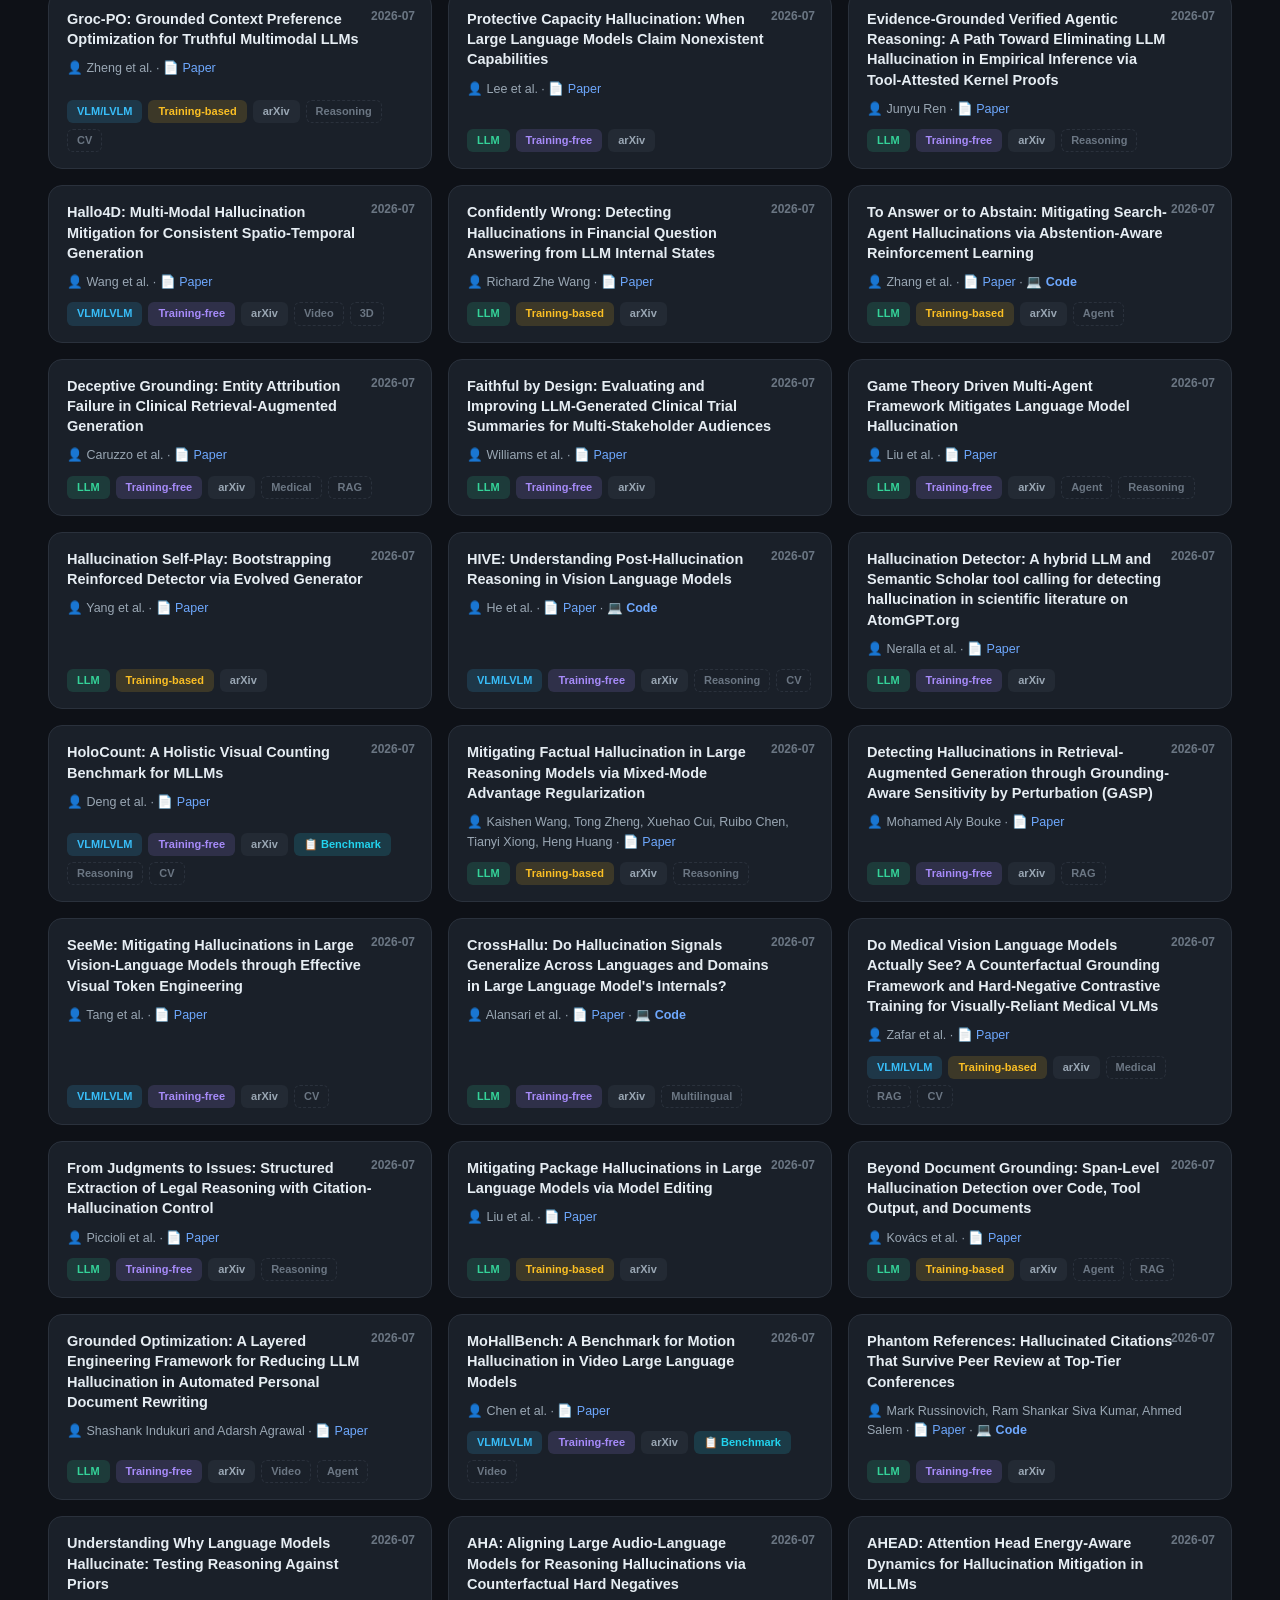
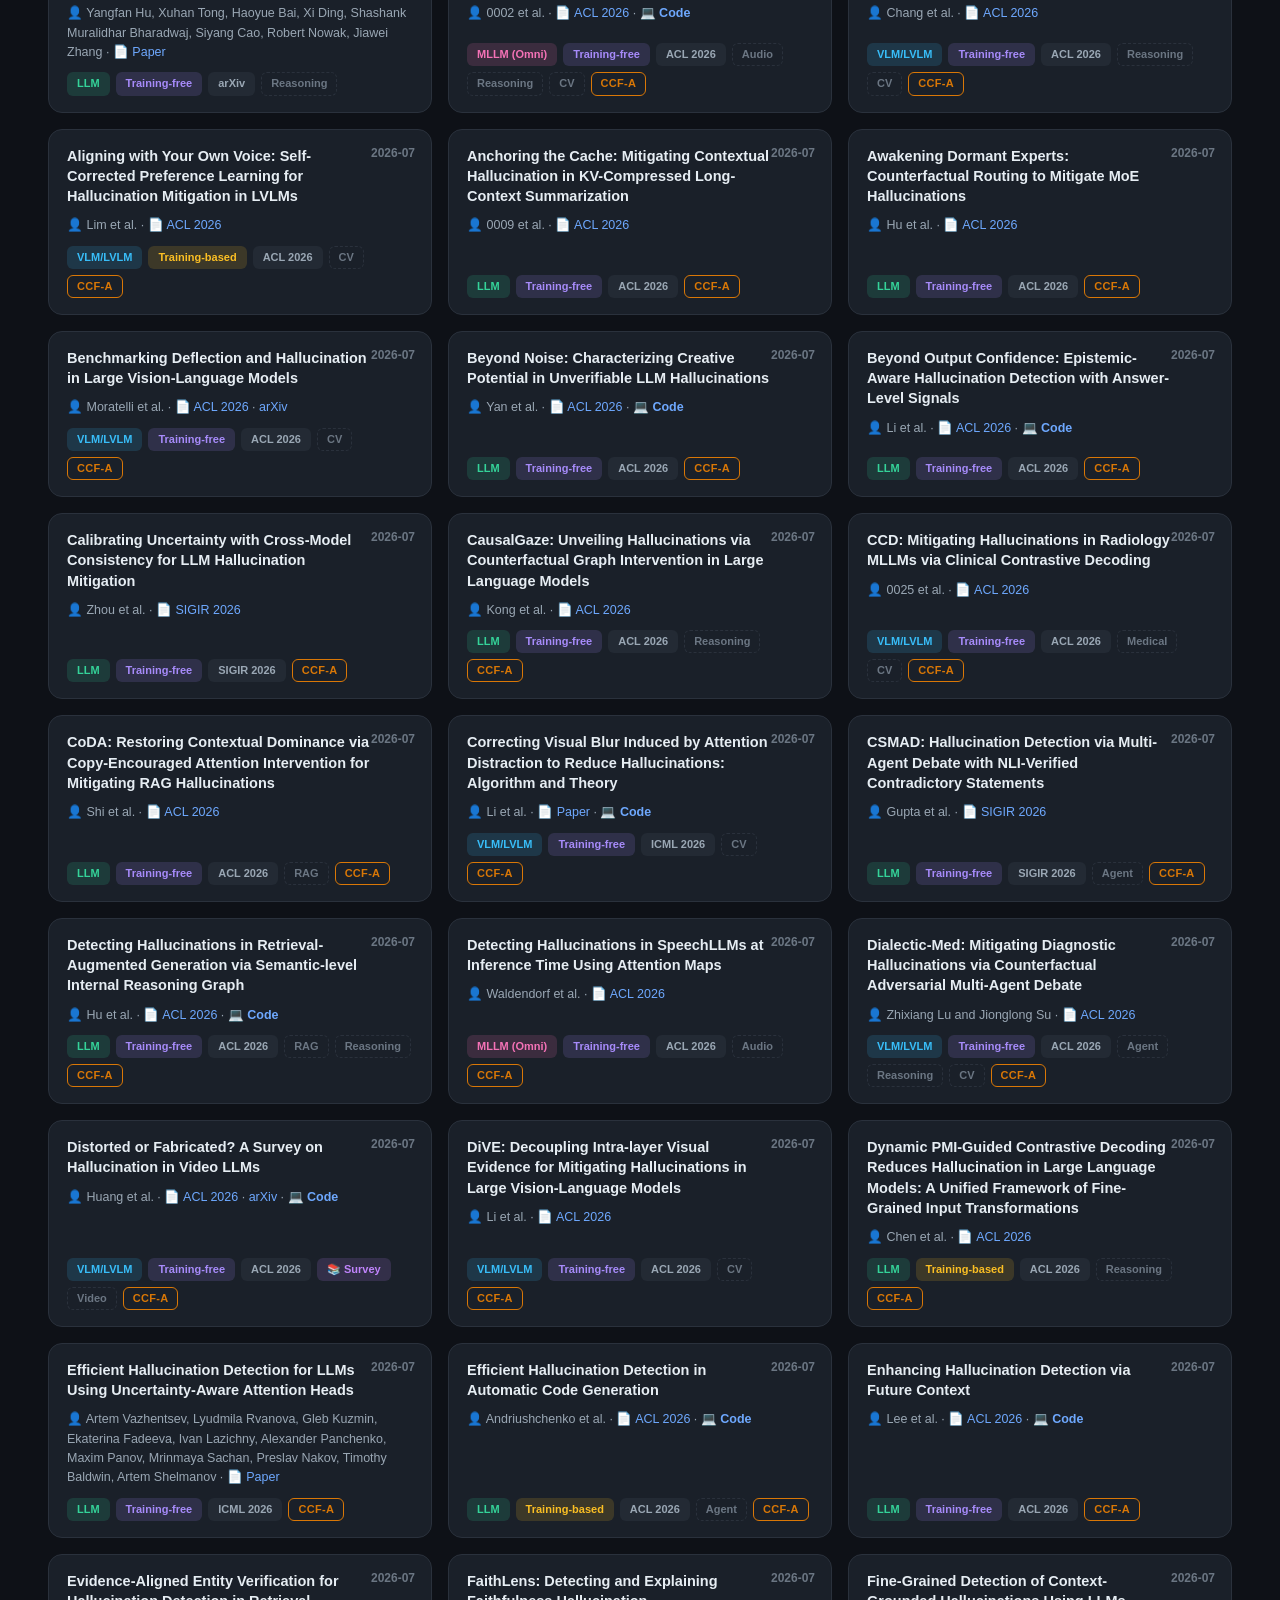
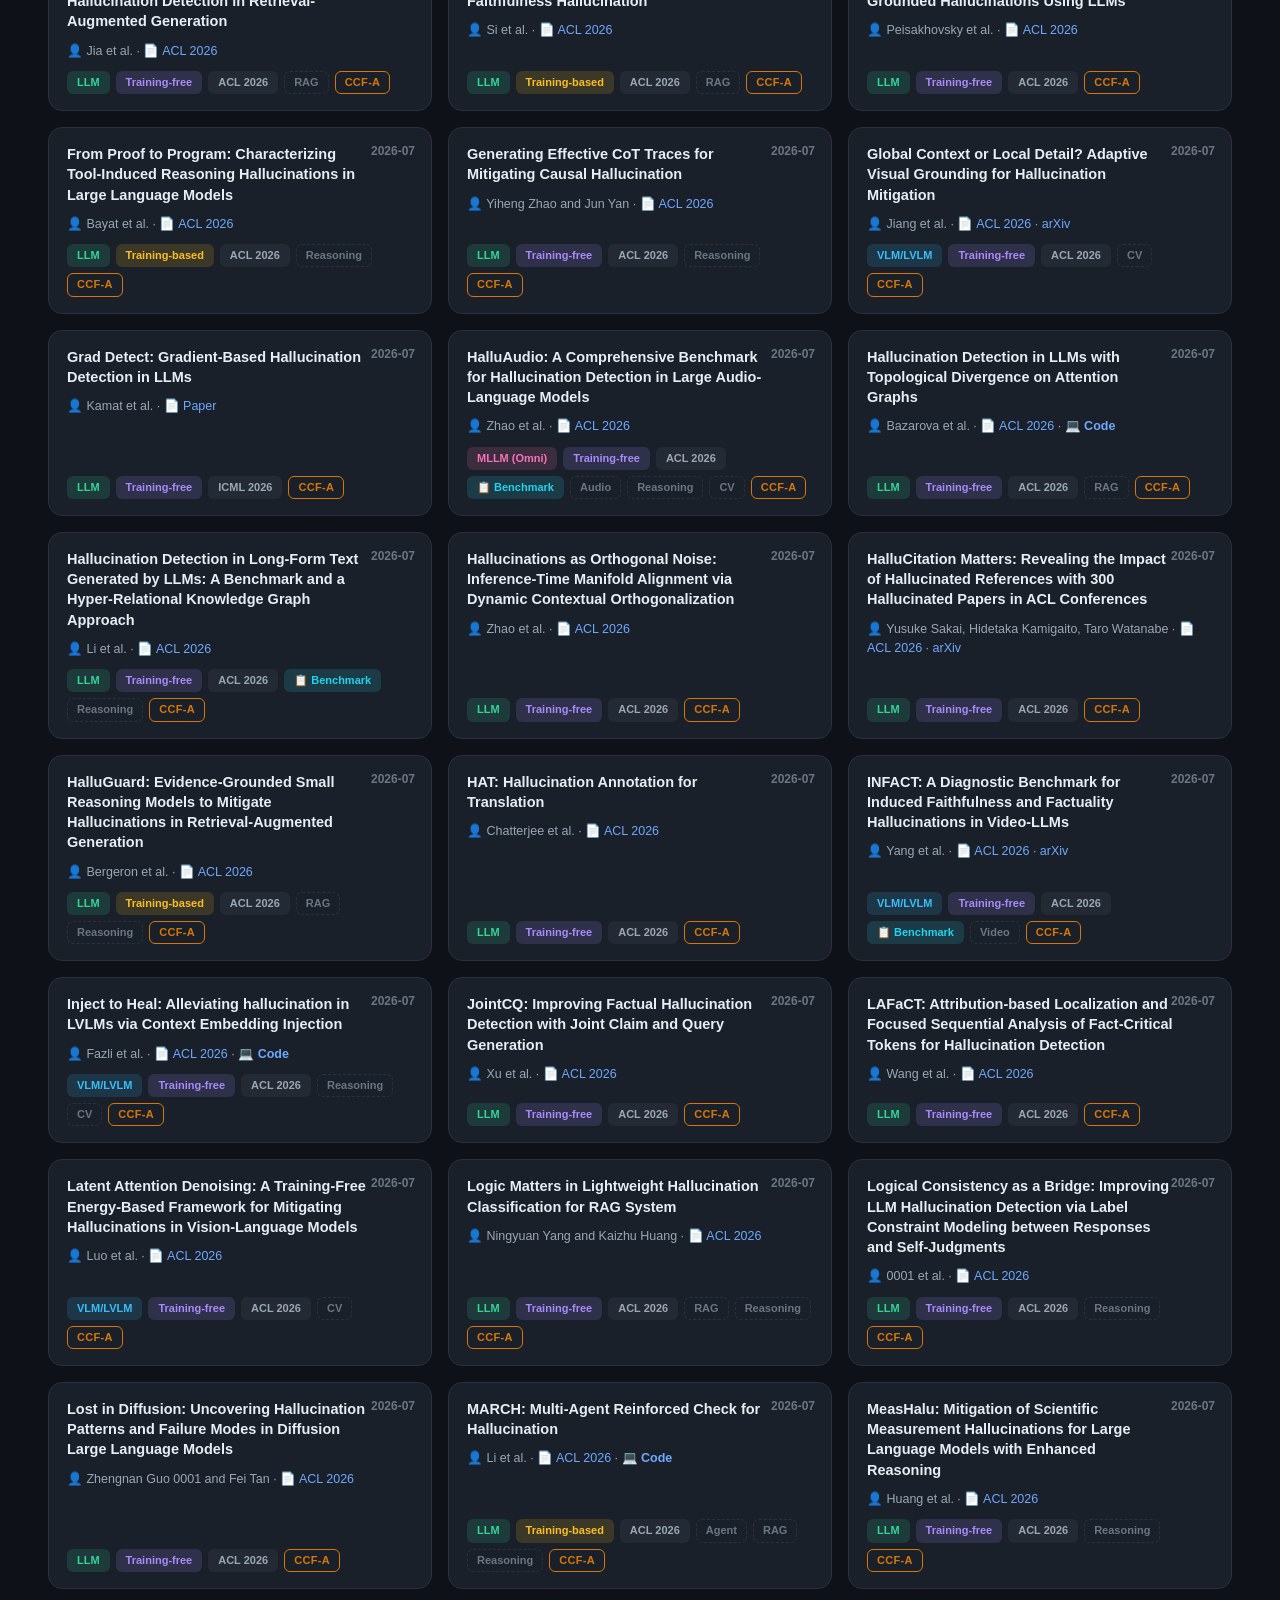
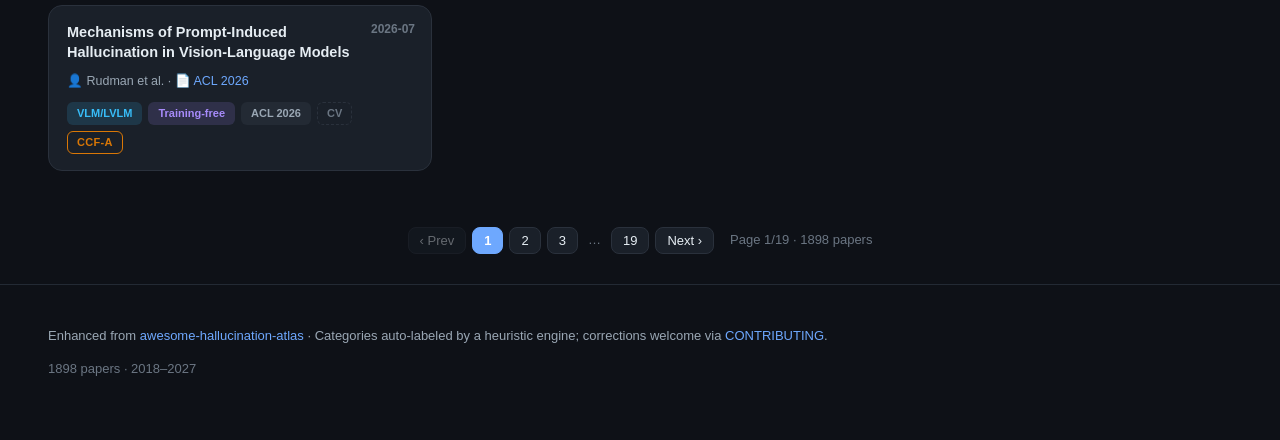
==== commit ee8f258e: "fix: add favicon to eliminate favicon.ico 404 on the live site" ====
--- a/docs/index.html
+++ b/docs/index.html
@@ -5,6 +5,7 @@
 <meta name="viewport" content="width=device-width, initial-scale=1.0" />
 <title>Awesome Hallucination Atlas · Interactive Paper Atlas</title>
 <meta name="description" content="Awesome Hallucination Atlas — a structured, interactive atlas of hallucination research across LLM / VLM / MLLM: multi-dimensional filtering, full-text search, and year sorting." />
+<link rel="icon" href="favicon.svg" type="image/svg+xml" />
 <link rel="preconnect" href="https://fonts.googleapis.com" />
 <link rel="preload" href="papers.lite.json" as="fetch" type="application/json" />
 <link rel="stylesheet" href="style.css" />
